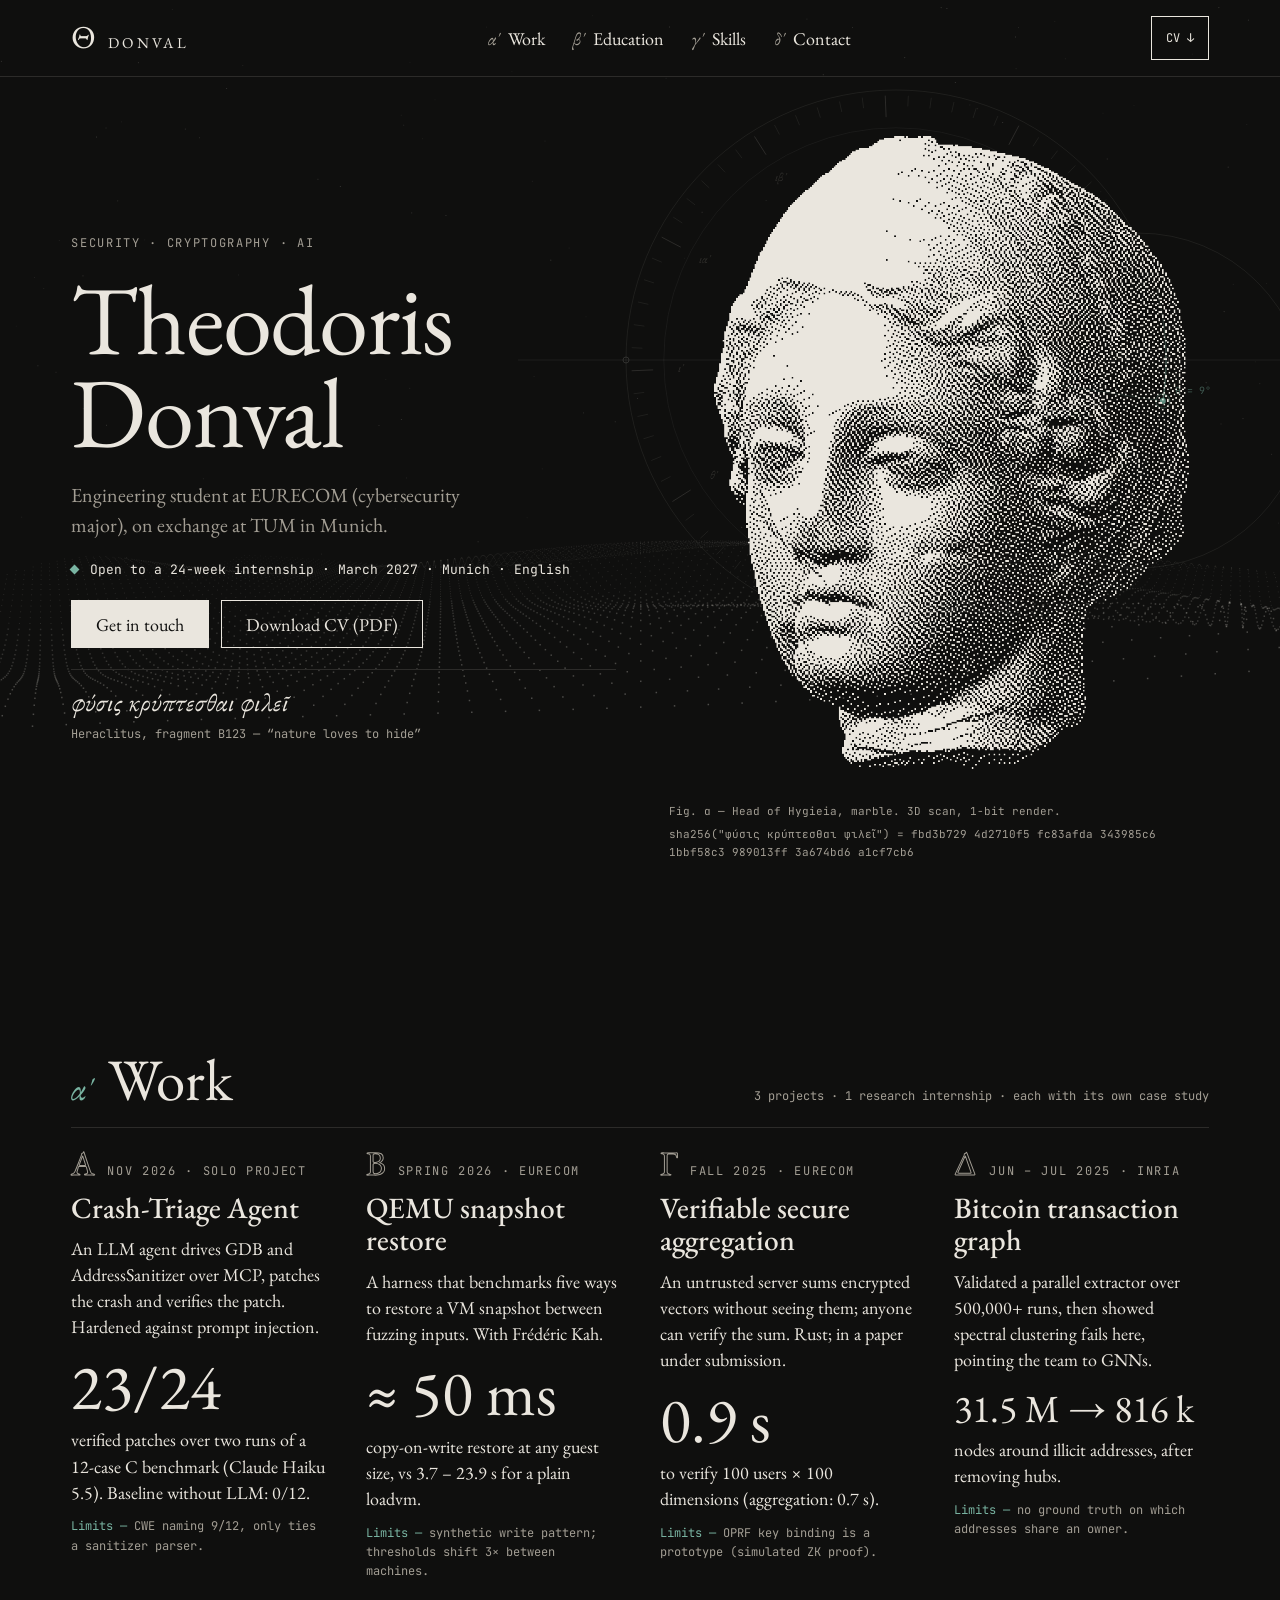
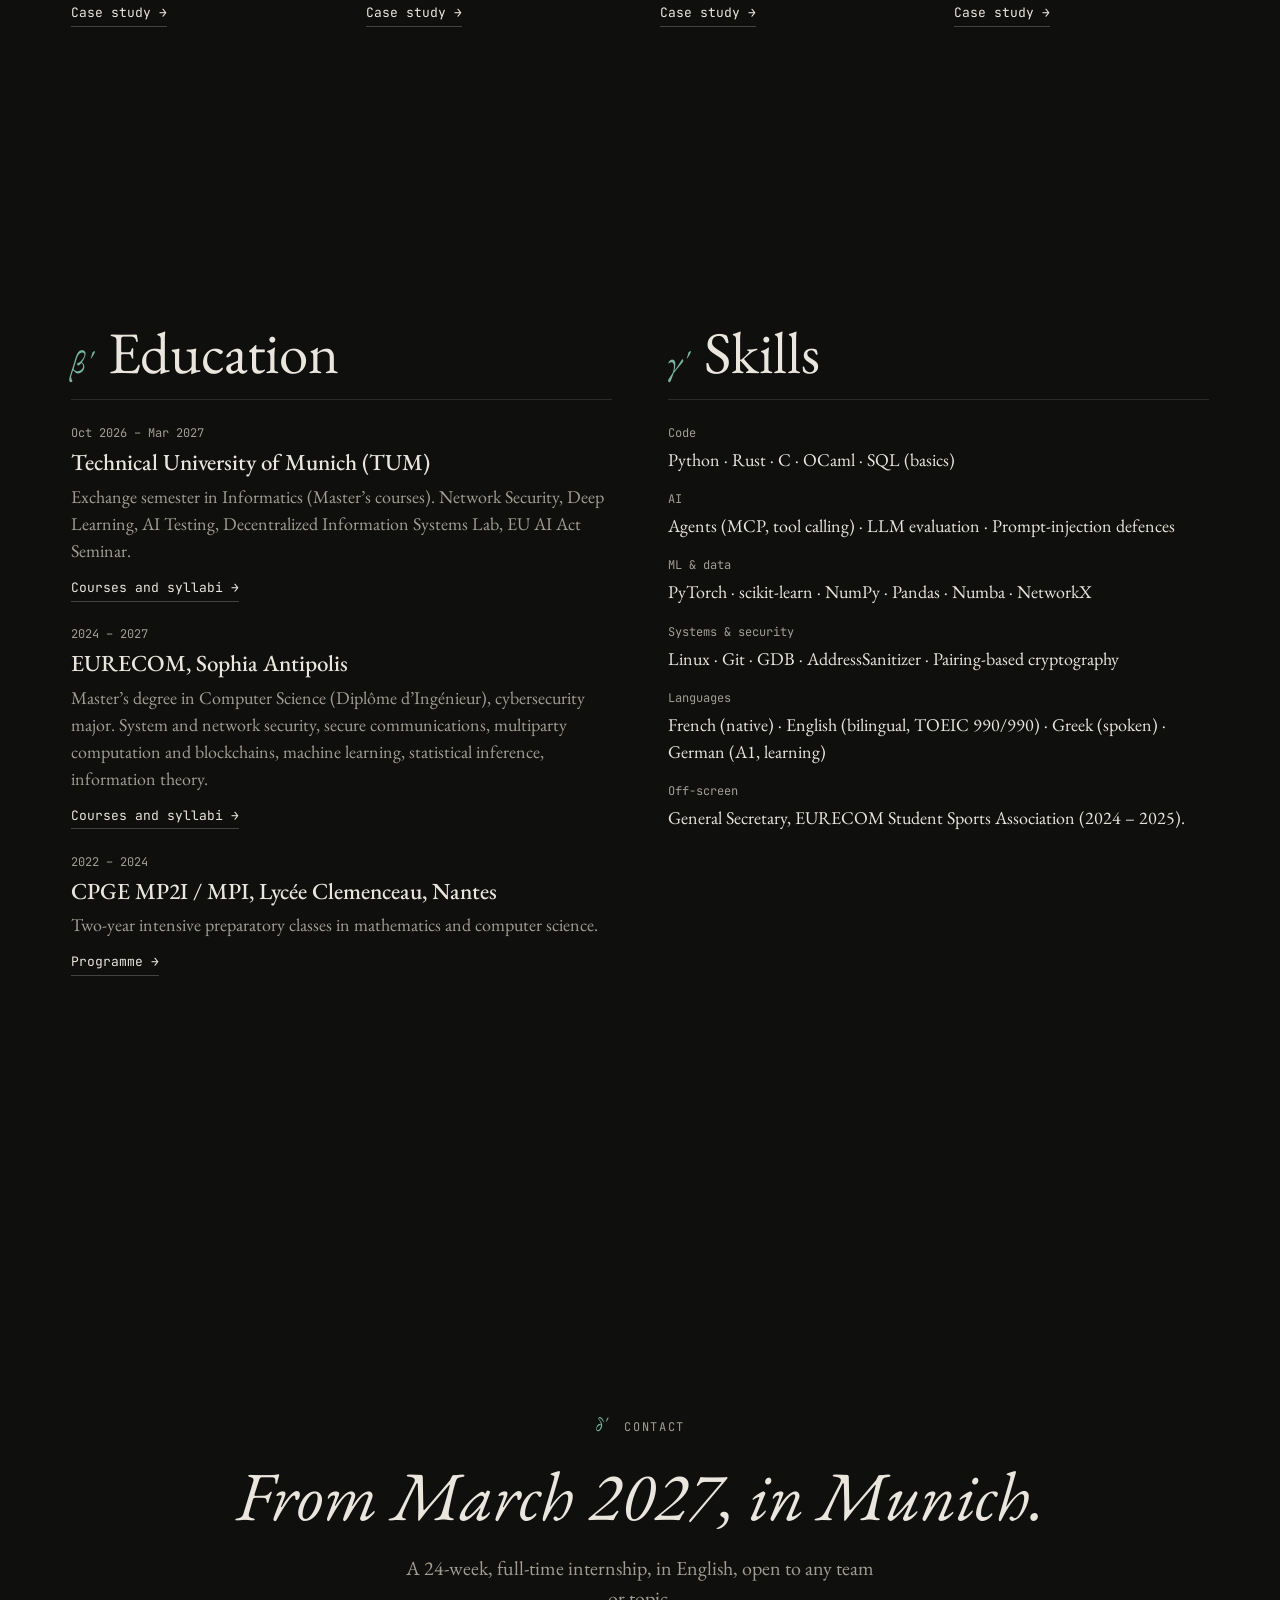
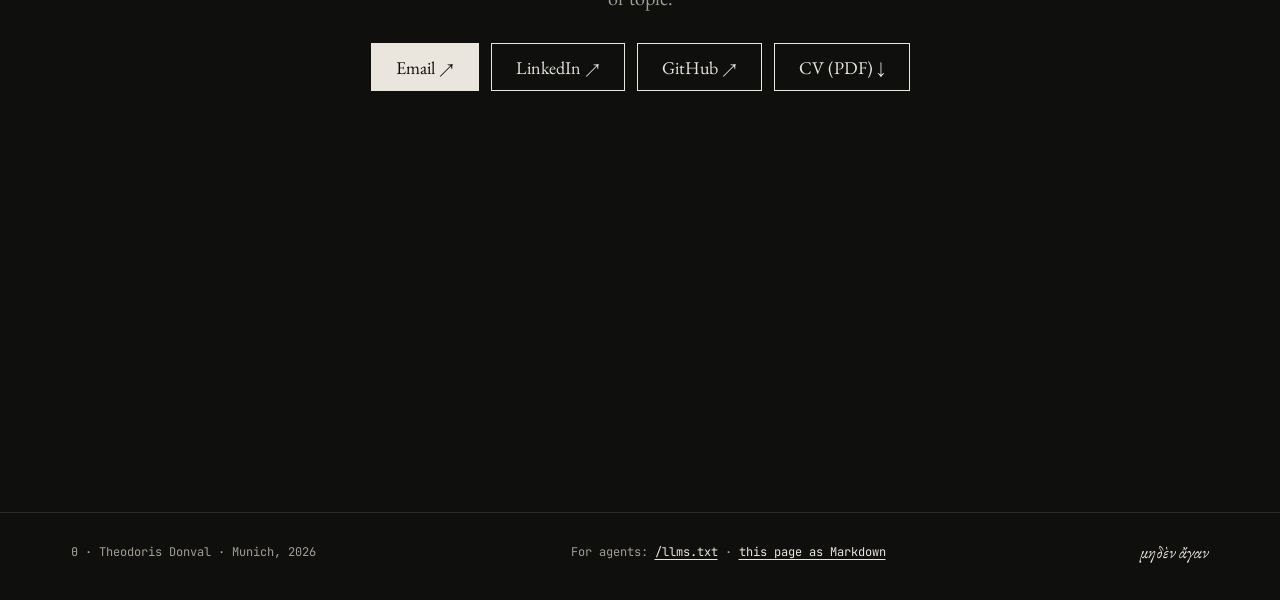
==== index.html @ 853b5795 "Personal site: Kryptos design, four case studies, course pages Static site (no build step) for GitHu" ====
<!doctype html>
<html lang="en">
<head>
<meta charset="utf-8">
<meta name="viewport" content="width=device-width, initial-scale=1">
<title>Theodoris Donval</title>
<meta name="description" content="Theodoris Donval — security engineering student (EURECOM, TUM). LLM agents for crash triage, verifiable secure aggregation, graph analysis. Open to a 24-week internship from March 2027 in Munich.">
<meta name="theme-color" content="#0F0F0E">
<link rel="alternate" type="text/markdown" href="index.md">
<link rel="preconnect" href="https://fonts.googleapis.com">
<link rel="preconnect" href="https://fonts.gstatic.com" crossorigin>
<link rel="stylesheet" href="https://fonts.googleapis.com/css2?family=EB+Garamond:ital,wght@0,400..800;1,400..800&amp;family=JetBrains+Mono:wght@300..600&amp;display=swap">
<link rel="stylesheet" href="assets/style.css">
<script type="application/ld+json">
{
  "@context": "https://schema.org",
  "@type": "ProfilePage",
  "dateModified": "2026-11-15",
  "mainEntity": {
    "@type": "Person",
    "name": "Theodoris Donval",
    "url": "https://theodoris-d.github.io/",
    "jobTitle": "Engineering student (cybersecurity major)",
    "address": { "@type": "PostalAddress", "addressLocality": "Munich", "addressCountry": "DE" },
    "affiliation": [
      { "@type": "CollegeOrUniversity", "name": "EURECOM", "url": "https://www.eurecom.fr" },
      { "@type": "CollegeOrUniversity", "name": "Technical University of Munich", "url": "https://www.tum.de" }
    ],
    "alumniOf": { "@type": "EducationalOrganization", "name": "Lycée Clemenceau, CPGE MP2I/MPI", "address": "Nantes, France" },
    "seeks": { "@type": "Demand", "description": "24-week full-time internship (Pflichtpraktikum) from March 2027, Munich, in English; open to any team or topic" },
    "knowsAbout": ["AI agent security", "Prompt-injection defences", "LLM evaluation", "Verifiable computation", "Secure aggregation", "Graph analysis"],
    "knowsLanguage": ["fr", "en", "el", "de"],
    "sameAs": ["https://github.com/Theodoris-D", "https://www.linkedin.com/in/theodoris-donval"]
  }
}
</script>
</head>
<body>
<a class="skip" href="#main">Skip to content</a>

<header class="site-header">
<div class="wrap">
<a class="brand" href="index.html" aria-label="Theodoris Donval, home"><span class="theta" aria-hidden="true">Θ</span><span class="name">Donval</span></a>
<nav class="nav" aria-label="Sections">
<a href="#work"><span class="n" aria-hidden="true">αʹ</span>Work</a>
<a href="#education"><span class="n" aria-hidden="true">βʹ</span>Education</a>
<a href="#skills"><span class="n" aria-hidden="true">γʹ</span>Skills</a>
<a href="#contact"><span class="n" aria-hidden="true">δʹ</span>Contact</a>
</nav>
<a class="btn small" href="cv.pdf">CV ↓</a>
</div>
</header>

<main id="main">

<section class="hero wrap" aria-labelledby="name">
<div class="hero-grid fit-unit">
<div class="stack">
<p class="kicker">Security · Cryptography · AI</p>
<h1 id="name">Theodoris<br>Donval</h1>
<p class="intro">Engineering student at EURECOM (cybersecurity major), on exchange at TUM in Munich.</p>
<p class="status"><span class="diamond" aria-hidden="true"></span><span>Open to a 24-week internship · March 2027 · Munich · English</span></p>
<div class="actions">
<a class="btn solid" href="mailto:theodorisdonval@gmail.com">Get in touch</a>
<a class="btn" href="cv.pdf">Download CV (PDF)</a>
</div>
<blockquote class="epigraph">
<p lang="grc">φύσις κρύπτεσθαι φιλεῖ</p>
<footer>Heraclitus, fragment B123 — “nature loves to hide”</footer>
</blockquote>
</div>

<figure class="statue">
<img src="assets/statue-dither.png" width="918" height="1200" alt="Marble head of the goddess Hygieia, rendered as a one-bit dither in pale marble on black.">
<figcaption>
<span>Fig. α — Head of Hygieia, marble. 3D scan, 1-bit render.</span>
<span>sha256("φύσις κρύπτεσθαι φιλεῖ") = fbd3b729 4d2710f5 fc83afda 343985c6 1bbf58c3 989013ff 3a674bd6 a1cf7cb6</span>
</figcaption>
</figure>
</div>
</section>

<section id="work" class="work wrap" aria-labelledby="work-title">
<div class="section-head">
<h2 id="work-title"><span class="n" aria-hidden="true">αʹ</span>Work</h2>
<p>3 projects · 1 research internship · each with its own case study</p>
</div>
<div class="cards">
<article class="card">
<p class="card-top"><span class="letter-sm" aria-hidden="true">Α</span><span class="kicker">Nov 2026 · Solo project</span></p>
<h3><a href="projects/crash-triage-agent.html">Crash-Triage Agent</a></h3>
<p class="card-text">An LLM agent drives GDB and AddressSanitizer over MCP, patches the crash and verifies the patch. Hardened against prompt injection.</p>
<p class="big">23/24</p>
<p class="card-text">verified patches over two runs of a 12-case C benchmark (Claude Haiku 5.5). Baseline without LLM: 0/12.</p>
<p class="limit">CWE naming 9/12, only ties a sanitizer parser.</p>
<a class="read-more" href="projects/crash-triage-agent.html">Case study →</a>
</article>
<article class="card">
<p class="card-top"><span class="letter-sm" aria-hidden="true">Β</span><span class="kicker">Spring 2026 · EURECOM</span></p>
<h3><a href="projects/qemu-snapshot-restore.html">QEMU snapshot restore</a></h3>
<p class="card-text">A harness that benchmarks five ways to restore a VM snapshot between fuzzing inputs. With Frédéric Kah.</p>
<p class="big">≈ 50 ms</p>
<p class="card-text">copy-on-write restore at any guest size, vs 3.7 – 23.9 s for a plain loadvm.</p>
<p class="limit">synthetic write pattern; thresholds shift 3× between machines.</p>
<a class="read-more" href="projects/qemu-snapshot-restore.html">Case study →</a>
</article>
<article class="card">
<p class="card-top"><span class="letter-sm" aria-hidden="true">Γ</span><span class="kicker">Fall 2025 · EURECOM</span></p>
<h3><a href="projects/verifiable-aggregation.html">Verifiable secure aggregation</a></h3>
<p class="card-text">An untrusted server sums encrypted vectors without seeing them; anyone can verify the sum. Rust; in a paper under submission.</p>
<p class="big">0.9 s</p>
<p class="card-text">to verify 100 users × 100 dimensions (aggregation: 0.7 s).</p>
<p class="limit">OPRF key binding is a prototype (simulated ZK proof).</p>
<a class="read-more" href="projects/verifiable-aggregation.html">Case study →</a>
</article>
<article class="card">
<p class="card-top"><span class="letter-sm" aria-hidden="true">Δ</span><span class="kicker">Jun – Jul 2025 · Inria</span></p>
<h3><a href="projects/bitcoin-graph.html">Bitcoin transaction graph</a></h3>
<p class="card-text">Validated a parallel extractor over 500,000+ runs, then showed spectral clustering fails here, pointing the team to GNNs.</p>
<p class="big mid">31.5 M → 816 k</p>
<p class="card-text">nodes around illicit addresses, after removing hubs.</p>
<p class="limit">no ground truth on which addresses share an owner.</p>
<a class="read-more" href="projects/bitcoin-graph.html">Case study →</a>
</article>
</div>
</section>

<section class="screen wrap edu-skills" aria-label="Education and skills">
<div class="two-col fit-unit">
<div id="education" class="stack">
<div class="section-head"><h2><span class="n" aria-hidden="true">βʹ</span>Education</h2></div>
<ol class="timeline">
<li><span class="when">Oct 2026 – Mar 2027</span><strong>Technical University of Munich (TUM)</strong><span class="what">Exchange semester in Informatics (Master’s courses). Network Security, Deep Learning, AI Testing, Decentralized Information Systems Lab, EU AI Act Seminar.</span><a class="school-link" href="education/tum.html">Courses and syllabi →</a></li>
<li><span class="when">2024 – 2027</span><strong>EURECOM, Sophia Antipolis</strong><span class="what">Master’s degree in Computer Science (Diplôme d’Ingénieur), cybersecurity major. System and network security, secure communications, multiparty computation and blockchains, machine learning, statistical inference, information theory.</span><a class="school-link" href="education/eurecom.html">Courses and syllabi →</a></li>
<li><span class="when">2022 – 2024</span><strong>CPGE MP2I / MPI, Lycée Clemenceau, Nantes</strong><span class="what">Two-year intensive preparatory classes in mathematics and computer science.</span><a class="school-link" href="education/cpge.html">Programme →</a></li>
</ol>
</div>
<div id="skills" class="stack">
<div class="section-head"><h2><span class="n" aria-hidden="true">γʹ</span>Skills</h2></div>
<dl class="skills">
<div><dt>Code</dt><dd>Python · Rust · C · OCaml · SQL (basics)</dd></div>
<div><dt>AI</dt><dd>Agents (MCP, tool calling) · LLM evaluation · Prompt-injection defences</dd></div>
<div><dt>ML &amp; data</dt><dd>PyTorch · scikit-learn · NumPy · Pandas · Numba · NetworkX</dd></div>
<div><dt>Systems &amp; security</dt><dd>Linux · Git · GDB · AddressSanitizer · Pairing-based cryptography</dd></div>
<div><dt>Languages</dt><dd>French (native) · English (bilingual, TOEIC 990/990) · Greek (spoken) · German (A1, learning)</dd></div>
<div><dt>Off-screen</dt><dd>General Secretary, EURECOM Student Sports Association (2024 – 2025).</dd></div>
</dl>
</div>
</div>
</section>

<section id="contact" class="screen wrap" aria-labelledby="contact-title">
<div class="contact fit-unit">
<p class="kicker"><span class="accent grc" aria-hidden="true" style="font-family: var(--serif); font-size: 20px; letter-spacing: 0; text-transform: none;">δʹ</span>&nbsp; Contact</p>
<h2 id="contact-title">From March 2027, in Munich.</h2>
<p>A 24-week, full-time internship, in English, open to any team or topic.</p>
<div class="actions">
<a class="btn solid" href="mailto:theodorisdonval@gmail.com">Email ↗</a>
<a class="btn" href="https://www.linkedin.com/in/theodoris-donval">LinkedIn ↗</a>
<a class="btn" href="https://github.com/Theodoris-D">GitHub ↗</a>
<a class="btn" href="cv.pdf">CV (PDF) ↓</a>
</div>
</div>
</section>
</main>

<footer class="site-footer">
<div class="wrap">
<span>Θ · Theodoris Donval · Munich, 2026</span>
<span>For agents: <a href="llms.txt">/llms.txt</a> · <a href="index.md">this page as Markdown</a></span>
<span class="grc" lang="grc">μηδὲν ἄγαν</span>
</div>
</footer>
<script src="assets/bg.js" defer></script>
<script src="assets/fit.js" defer></script>
</body>
</html>
---- assets/style.css ----
/* Theodoris Donval — II · Kryptos
   Basalt and marble. EB Garamond for text, JetBrains Mono for data.
   No motion: nothing on this site animates. */

:root {
  --basalt: #0F0F0E;
  --basalt-2: #161615;
  --basalt-3: #1E1D1B;
  --marble: #EAE6DE;
  --stone: #A39E94;
  --rule: #2C2B29;
  --rule-2: #45433F;
  --verdigris: #79B4A2;
  --verdigris-dim: #3E5F55;
  --serif: 'EB Garamond', Garamond, 'Times New Roman', serif;
  --mono: 'JetBrains Mono', ui-monospace, SFMono-Regular, Menlo, monospace;
  --gutter: clamp(16px, 4vw, 56px);
  --max: 1240px;
  color-scheme: dark;
}

*, *::before, *::after { box-sizing: border-box; }
html { -webkit-text-size-adjust: 100%; }
body {
  margin: 0;
  background: var(--basalt);
  color: var(--marble);
  font-family: var(--serif);
  font-variant-numeric: lining-nums;
  font-size: 20px;
  line-height: 1.5;
  -webkit-font-smoothing: antialiased;
}
img, svg { display: block; max-width: 100%; }
a { color: var(--marble); text-underline-offset: 3px; text-decoration-thickness: 1px; }
a:hover { color: var(--verdigris); }
a:focus-visible, button:focus-visible { outline: 2px solid var(--verdigris); outline-offset: 3px; }
::selection { background: var(--verdigris); color: var(--basalt); }

.skip { position: absolute; left: -9999px; top: 0; padding: 12px 16px; background: var(--marble); color: var(--basalt); z-index: 10; }
.skip:focus { left: 16px; top: 16px; }

.wrap { width: 100%; max-width: var(--max); margin: 0 auto; padding: 0 var(--gutter); }
.mono { font-family: var(--mono); }
.muted { color: var(--stone); }
.accent { color: var(--verdigris); }
.kicker {
  margin: 0; font-family: var(--mono); font-size: 12px; letter-spacing: 0.14em;
  text-transform: uppercase; color: var(--stone);
}
.grc { font-style: italic; }

/* Header */
.site-header { border-bottom: 1px solid var(--rule); }
.site-header .wrap {
  min-height: 76px; display: flex; align-items: center; justify-content: space-between;
  gap: 8px 24px; flex-wrap: wrap; padding-top: 8px; padding-bottom: 8px;
}
.brand { display: inline-flex; align-items: baseline; gap: 12px; text-decoration: none; }
.brand .theta { font-size: 32px; line-height: 1; }
.brand .name { font-size: 15px; letter-spacing: 0.22em; text-transform: uppercase; }
.nav { display: flex; align-items: center; gap: 4px 28px; flex-wrap: wrap; font-size: 18px; }
.nav a { text-decoration: none; padding: 10px 0; display: inline-flex; gap: 8px; align-items: baseline; }
.nav a .n { color: var(--stone); font-style: italic; }
.nav a[aria-current="page"] { color: var(--verdigris); }
.btn {
  display: inline-flex; align-items: center; min-height: 48px; padding: 0 24px;
  border: 1px solid var(--marble); text-decoration: none; font-size: 18px;
}
.btn.solid { background: var(--marble); color: var(--basalt); }
.btn.solid:hover { background: var(--verdigris); border-color: var(--verdigris); color: var(--basalt); }
.btn.small { min-height: 44px; padding: 0 14px; font-family: var(--mono); font-size: 12px; }

/* Home hero */
.hero { padding-top: 64px; }
.hero-grid {
  display: grid; grid-template-columns: repeat(auto-fit, minmax(min(460px, 100%), 1fr));
  gap: 48px; align-items: center;
}
.hero h1 { margin: 0; font-weight: 400; font-size: clamp(60px, 8vw, 116px); line-height: 0.94; letter-spacing: -0.012em; }
.hero .tagline { margin: 0; font-style: italic; font-size: clamp(24px, 2.1vw, 31px); line-height: 1.25; }
.hero .intro { margin: 0; color: var(--stone); max-width: 42ch; }
.stack { display: flex; flex-direction: column; gap: 24px; }
.status { margin: 0; display: flex; align-items: center; gap: 12px; flex-wrap: wrap; font-family: var(--mono); font-size: 13px; }
.diamond { display: inline-block; width: 7px; height: 7px; background: var(--verdigris); transform: rotate(45deg); flex: none; }
.actions { display: flex; gap: 12px; flex-wrap: wrap; }
.epigraph { margin: 10px 0 0; padding-top: 18px; border-top: 1px solid var(--rule); display: flex; flex-direction: column; gap: 6px; }
.epigraph p { margin: 0; font-style: italic; font-size: 25px; line-height: 1.3; }
.epigraph footer { font-family: var(--mono); font-size: 12px; color: var(--stone); }
.statue { margin: 0; justify-self: end; width: 100%; max-width: 540px; display: flex; flex-direction: column; gap: 14px; }
.statue img { width: 100%; height: auto; aspect-ratio: 918 / 1200; }
figcaption, .caption { font-family: var(--mono); font-size: 11px; line-height: 1.6; color: var(--stone); }
.statue figcaption { display: flex; flex-direction: column; gap: 6px; overflow-wrap: anywhere; }

/* Sections */
.section { padding-top: 112px; }
.section-head {
  display: flex; justify-content: space-between; align-items: baseline; gap: 12px 24px;
  flex-wrap: wrap; padding-bottom: 18px; border-bottom: 1px solid var(--rule);
}
.section-head h2 { margin: 0; display: flex; align-items: baseline; gap: 16px; font-weight: 400; font-size: clamp(40px, 4.6vw, 64px); line-height: 1; }
.section-head h2 .n, h2 .n, h3 .n { font-style: italic; font-size: 0.55em; color: var(--verdigris); }
.section-head p { margin: 0; font-family: var(--mono); font-size: 12px; color: var(--stone); }

/* Project rows on home */
.project {
  display: flex; flex-wrap: wrap; gap: 20px 40px; padding: 40px 0; border-bottom: 1px solid var(--rule);
}
.project .letter { flex: 0 0 64px; margin: 0; font-size: 72px; line-height: 0.8; color: transparent; -webkit-text-stroke: 1px var(--stone); }
.project .body { flex: 999 1 440px; display: flex; flex-direction: column; gap: 14px; min-width: 0; }
.project .figure { flex: 1 1 280px; display: flex; flex-direction: column; gap: 10px; }
.project h3 { margin: 0; font-weight: 500; font-size: clamp(28px, 3vw, 36px); line-height: 1.1; }
.project h3 a { text-decoration: none; }
.project p { margin: 0; max-width: 60ch; }
.project .tags { display: flex; gap: 8px 18px; flex-wrap: wrap; font-family: var(--mono); font-size: 12px; color: var(--stone); }
.big { margin: 0; font-size: clamp(56px, 6vw, 80px); line-height: 0.9; font-weight: 400; }
.big.mid { font-size: clamp(44px, 4.4vw, 60px); }
.limit { margin: 0; font-family: var(--mono); font-size: 12px; line-height: 1.6; color: var(--stone); }
.limit::before { content: "Limits — "; color: var(--verdigris); }
.read-more { font-family: var(--mono); font-size: 13px; text-decoration: none; border-bottom: 1px solid var(--rule-2); align-self: flex-start; padding: 10px 0 4px; }

.two-col { display: grid; grid-template-columns: repeat(auto-fit, minmax(min(440px, 100%), 1fr)); gap: 56px; }
.timeline { list-style: none; margin: 0; padding: 0; display: flex; flex-direction: column; gap: 26px; }
.timeline li { display: flex; flex-direction: column; gap: 6px; }
.timeline .when { font-family: var(--mono); font-size: 12px; color: var(--stone); }
.timeline strong { font-weight: 500; font-size: 23px; line-height: 1.25; }
.timeline .what { font-size: 18px; color: var(--stone); }
.skills { margin: 0; display: flex; flex-direction: column; gap: 18px; }
.skills dt { font-family: var(--mono); font-size: 12px; color: var(--stone); }
.skills dd { margin: 4px 0 0; }

.contact { padding-top: 140px; display: flex; flex-direction: column; align-items: center; text-align: center; gap: 22px; }
.contact h2 { margin: 0; font-weight: 400; font-style: italic; font-size: clamp(42px, 5.4vw, 80px); line-height: 1.02; }
.contact p { margin: 0; color: var(--stone); max-width: 48ch; }
.contact .actions { justify-content: center; margin-top: 8px; }

/* Footer */
.site-footer { margin-top: 112px; border-top: 1px solid var(--rule); }
.site-footer .wrap {
  padding-top: 26px; padding-bottom: 34px; display: flex; justify-content: space-between;
  align-items: center; gap: 12px 32px; flex-wrap: wrap; font-family: var(--mono); font-size: 12px; line-height: 1.6; color: var(--stone);
}
.site-footer .grc { font-family: var(--serif); font-size: 17px; color: var(--marble); }

/* ---------- Project pages ---------- */
.crumbs { padding-top: 32px; font-family: var(--mono); font-size: 12px; color: var(--stone); }
.crumbs a { color: var(--stone); text-decoration: none; }
.crumbs a:hover { color: var(--verdigris); }
.case-hero { padding-top: 40px; display: grid; grid-template-columns: repeat(auto-fit, minmax(min(520px, 100%), 1fr)); gap: 40px 56px; align-items: end; }
.case-hero h1 { margin: 0; font-weight: 400; font-size: clamp(46px, 6.4vw, 96px); line-height: 0.96; letter-spacing: -0.01em; }
.case-hero .lede { margin: 0; font-size: clamp(21px, 1.8vw, 25px); line-height: 1.45; max-width: 56ch; }
.case-hero .meta { display: grid; grid-template-columns: max-content 1fr; gap: 10px 20px; margin: 0; font-size: 17px; }
.case-hero .meta dt { font-family: var(--mono); font-size: 12px; color: var(--stone); padding-top: 4px; }
.case-hero .meta dd { margin: 0; }

.figures {
  margin-top: 56px; display: grid; grid-template-columns: repeat(auto-fit, minmax(min(240px, 100%), 1fr));
  border-top: 1px solid var(--rule); border-bottom: 1px solid var(--rule);
}
.fig { padding: 28px 24px 28px 0; display: flex; flex-direction: column; gap: 10px; border-right: 1px solid var(--rule); }
.fig + .fig { padding-left: 24px; }
.fig:last-child { border-right: 0; }
.fig .v { margin: 0; font-size: clamp(44px, 4.6vw, 64px); line-height: 0.95; }
.fig .v small { font-size: 0.45em; color: var(--stone); }
.fig .l { margin: 0; font-size: 17px; line-height: 1.4; }
.fig .c { margin: 0; font-family: var(--mono); font-size: 11px; line-height: 1.6; color: var(--stone); }
@media (max-width: 760px) {
  .fig, .fig + .fig { padding-left: 0; border-right: 0; border-bottom: 1px solid var(--rule); }
  .fig:last-child { border-bottom: 0; }
}

.chapter { padding-top: 96px; }
.chapter > h2 {
  margin: 0 0 28px; padding-bottom: 16px; border-bottom: 1px solid var(--rule);
  display: flex; align-items: baseline; gap: 14px; font-weight: 400; font-size: clamp(34px, 3.6vw, 50px); line-height: 1.05;
}
.chapter h3 { margin: 40px 0 14px; font-weight: 500; font-size: 26px; line-height: 1.2; }
.prose { max-width: 68ch; }
.prose p { margin: 0 0 18px; }
.prose ul, .prose ol { margin: 0 0 18px; padding-left: 22px; }
.prose li { margin-bottom: 8px; }
.prose strong { font-weight: 600; }
.cols { display: grid; grid-template-columns: repeat(auto-fit, minmax(min(380px, 100%), 1fr)); gap: 40px 56px; align-items: start; }

code, .code { font-family: var(--mono); font-size: 0.78em; }
pre {
  margin: 0 0 18px; padding: 18px 20px; background: var(--basalt-2); border: 1px solid var(--rule);
  font-family: var(--mono); font-size: 13px; line-height: 1.65; overflow-x: auto; color: var(--marble);
}
pre .cm { color: var(--stone); }
pre .k { color: var(--verdigris); }

.diagram { margin: 8px 0 0; padding: 24px; background: var(--basalt-2); border: 1px solid var(--rule); display: flex; flex-direction: column; gap: 16px; }
.diagram .scroll { overflow-x: auto; }
.diagram svg { width: 100%; height: auto; }
.diagram .scroll svg { min-width: 640px; }
.legend { display: flex; flex-wrap: wrap; gap: 8px 22px; font-family: var(--mono); font-size: 11px; color: var(--stone); margin: 0; padding: 0; list-style: none; }
.legend li { display: inline-flex; align-items: center; gap: 8px; }
.sw { width: 14px; height: 10px; display: inline-block; flex: none; }

/* SVG text and shapes */
svg text { font-family: var(--mono); fill: var(--marble); }
svg .t-serif { font-family: var(--serif); }
svg .t-muted { fill: var(--stone); }
svg .t-accent { fill: var(--verdigris); }
svg .t-dark { fill: var(--basalt); }
svg .box { fill: var(--basalt-3); stroke: var(--rule-2); stroke-width: 1; }
svg .box-sec { fill: var(--basalt-3); stroke: var(--verdigris); stroke-width: 1.25; }
svg .edge { fill: none; stroke: var(--stone); stroke-width: 1.25; }
svg .edge-sec { fill: none; stroke: var(--verdigris); stroke-width: 1.25; }
svg .edge-dash { fill: none; stroke: var(--stone); stroke-width: 1.25; stroke-dasharray: 4 4; }
svg .grid { stroke: var(--rule); stroke-width: 1; }
svg .axis { stroke: var(--rule-2); stroke-width: 1; }
svg .bar-a { fill: var(--verdigris); }
svg .bar-b { fill: #6E6A62; }
svg .whisker { stroke: var(--marble); stroke-width: 1.25; }
svg .head { fill: var(--stone); }
svg .head-sec { fill: var(--verdigris); }

/* Tables */
.table-wrap { overflow-x: auto; margin: 0 0 18px; border: 1px solid var(--rule); }
table { width: 100%; border-collapse: collapse; font-size: 17px; }
caption { caption-side: bottom; text-align: left; padding: 12px 16px; font-family: var(--mono); font-size: 11px; line-height: 1.6; color: var(--stone); }
th, td { padding: 11px 16px; text-align: left; border-bottom: 1px solid var(--rule); vertical-align: top; }
thead th { font-family: var(--mono); font-size: 11px; font-weight: 400; letter-spacing: 0.08em; text-transform: uppercase; color: var(--stone); background: var(--basalt-2); white-space: nowrap; }
tbody tr:last-child td, tbody tr:last-child th { border-bottom: 0; }
td.num, th.num { text-align: right; font-family: var(--mono); font-size: 14px; white-space: nowrap; }
td.m { font-family: var(--mono); font-size: 14px; white-space: nowrap; }
.yes { color: var(--verdigris); }
.no { color: #D08A6E; }
tr.hl td, tr.hl th { background: rgba(121, 180, 162, 0.07); }

.callout { margin: 0 0 18px; padding: 20px 22px; border: 1px solid var(--verdigris-dim); background: rgba(121, 180, 162, 0.05); }
.callout p { margin: 0; }
.callout p + p { margin-top: 10px; }
.callout .kicker { color: var(--verdigris); margin-bottom: 10px; }

.limits { list-style: none; margin: 0; padding: 0; display: grid; grid-template-columns: repeat(auto-fit, minmax(min(340px, 100%), 1fr)); gap: 0 40px; }
.limits li { padding: 18px 0; border-bottom: 1px solid var(--rule); display: flex; flex-direction: column; gap: 6px; }
.limits strong { font-weight: 500; font-size: 20px; }
.limits span { font-size: 17px; color: var(--stone); }

.next { margin-top: 112px; display: grid; grid-template-columns: repeat(auto-fit, minmax(min(320px, 100%), 1fr)); border-top: 1px solid var(--rule); }
.next a { display: flex; flex-direction: column; gap: 8px; padding: 28px 24px 28px 0; text-decoration: none; border-bottom: 1px solid var(--rule); }
.next a + a { padding-left: 24px; border-left: 1px solid var(--rule); }
.next .kicker { color: var(--stone); }
.next strong { font-weight: 400; font-size: 30px; line-height: 1.1; }
.next a:hover strong { color: var(--verdigris); }
@media (max-width: 700px) { .next a + a { padding-left: 0; border-left: 0; } }

/* Pipeline steps */
.pipeline { list-style: none; margin: 0; padding: 0; display: grid; grid-template-columns: repeat(auto-fit, minmax(min(250px, 100%), 1fr)); border-top: 1px solid var(--rule); border-left: 1px solid var(--rule); }
.pipeline li { padding: 22px 22px 24px; border-right: 1px solid var(--rule); border-bottom: 1px solid var(--rule); display: flex; flex-direction: column; gap: 8px; }
.pipeline .step { font-family: var(--mono); font-size: 11px; letter-spacing: 0.1em; text-transform: uppercase; color: var(--verdigris); }
.pipeline strong { font-weight: 500; font-size: 21px; line-height: 1.2; }
.pipeline span:not(.step) { font-size: 16px; color: var(--stone); line-height: 1.45; }
.pipeline .out { font-family: var(--mono); font-size: 12px; color: var(--marble); margin-top: auto; padding-top: 6px; }
.narrow { max-width: 820px; }

/* Hero fits one screen: text and statue both fully visible on arrival */
.hero { padding-top: clamp(20px, 4vh, 48px); padding-bottom: clamp(20px, 4vh, 48px); min-height: calc(100vh - 77px); min-height: calc(100svh - 77px); display: flex; align-items: center; }
.hero .hero-grid { width: 100%; }
.hero .stack { gap: clamp(12px, 2.3vh, 24px); }
.hero h1 { font-size: clamp(50px, min(8vw, 11vh), 116px); }
.hero .tagline { font-size: clamp(21px, min(2.1vw, 3.4vh), 31px); }
.hero .intro { font-size: clamp(18px, 2.4vh, 20px); }
.hero .epigraph { margin-top: 0; padding-top: clamp(10px, 1.8vh, 18px); }
.hero .epigraph p { font-size: clamp(20px, 3vh, 25px); }
.statue { align-items: flex-end; }
.statue img { width: auto; max-width: 100%; max-height: calc(100vh - 77px - 150px); max-height: calc(100svh - 77px - 150px); }
.statue figcaption { max-width: 540px; }
@media (max-width: 980px) {
  .hero { min-height: 0; }
  .statue { order: -1; justify-self: center; align-items: center; }
  .statue img { max-height: 36svh; }
}

/* Education pages */
.school-link { font-family: var(--mono); font-size: 13px; text-decoration: none; border-bottom: 1px solid var(--rule-2); align-self: flex-start; padding: 8px 0 3px; }
.term { padding-top: 72px; }
.term > h2 { margin: 0 0 8px; padding-bottom: 14px; border-bottom: 1px solid var(--rule); display: flex; justify-content: space-between; align-items: baseline; gap: 8px 24px; flex-wrap: wrap; font-weight: 400; font-size: clamp(30px, 3.2vw, 44px); line-height: 1.1; }
.term > h2 small { font-family: var(--mono); font-size: 12px; color: var(--stone); letter-spacing: 0.06em; }
.course { display: grid; grid-template-columns: minmax(0, 220px) minmax(0, 1fr); gap: 10px 40px; padding: 28px 0; border-bottom: 1px solid var(--rule); }
.course .cmeta { display: flex; flex-direction: column; gap: 4px; font-family: var(--mono); font-size: 12px; color: var(--stone); }
.course .cmeta .code { color: var(--verdigris); font-size: 13px; }
.course h3 { margin: 0 0 8px; font-weight: 500; font-size: 25px; line-height: 1.2; }
.course p { margin: 0 0 12px; max-width: 70ch; }
.course ul { margin: 0; padding: 0 0 0 20px; columns: 2 300px; column-gap: 40px; font-size: 17px; color: var(--stone); }
.course li { margin-bottom: 6px; break-inside: avoid; }
.course .link { font-family: var(--mono); font-size: 12px; margin-top: 10px; display: inline-block; }
.course.compact { padding: 18px 0; }
.course.compact h3 { font-size: 21px; margin-bottom: 4px; }
.course.compact p { font-size: 17px; color: var(--stone); margin: 0; }
@media (max-width: 700px) { .course { grid-template-columns: 1fr; } }
.source { margin-top: 28px; font-family: var(--mono); font-size: 11px; line-height: 1.7; color: var(--stone); max-width: 90ch; }

/* One screen per home section (desktop) */
.screen { padding-top: 96px; }
@media (min-width: 981px) and (min-height: 700px) {
  .screen { min-height: 100vh; min-height: 100svh; padding-top: 56px; padding-bottom: 56px; display: flex; flex-direction: column; justify-content: center; }
  .screen.two-col { display: grid; align-content: center; }
  .contact.screen { align-items: center; }
}
.cards { display: grid; grid-template-columns: repeat(auto-fit, minmax(min(300px, 100%), 1fr)); }
.card { display: flex; flex-direction: column; gap: 12px; padding: 28px 28px 28px 0; border-bottom: 1px solid var(--rule); min-width: 0; }
.card + .card { padding-left: 28px; border-left: 1px solid var(--rule); }
.card h3 { margin: 0; font-weight: 500; font-size: clamp(25px, 2.3vw, 31px); line-height: 1.1; }
.card h3 a { text-decoration: none; }
.card .card-text { margin: 0; font-size: 18px; line-height: 1.45; }
.card .big { margin-top: 6px; font-size: clamp(48px, min(5vw, 8vh), 72px); }
.card .big.mid { font-size: clamp(36px, min(3.6vw, 6vh), 52px); }
.card .tags { display: flex; gap: 6px 16px; flex-wrap: wrap; font-family: var(--mono); font-size: 12px; color: var(--stone); margin: 0; }
.card .read-more { margin-top: auto; }
.card-top { margin: 0; display: flex; align-items: baseline; gap: 12px; }
.letter-sm { font-size: 34px; line-height: 0.8; color: transparent; -webkit-text-stroke: 1px var(--stone); }
@media (max-width: 1000px) { .card + .card { padding-left: 0; border-left: 0; } }

/* Case-study and school heroes fit the first screen */
.crumbs { padding-top: 20px; }
.case-hero { padding-top: 24px; }
.case-hero h1 { font-size: clamp(44px, min(6.4vw, 9vh), 96px); }
.figures { margin-top: 32px; }

/* Animated background */
#bg { position: fixed; inset: 0; width: 100%; height: 100%; z-index: -1; pointer-events: none; }
.card .big.mid { font-size: clamp(32px, min(3vw, 5.5vh), 44px); white-space: nowrap; }

/* Scale the one-screen sections with the viewport height */
@media (min-width: 981px) {
  .screen .section-head { padding-bottom: clamp(10px, 1.8vh, 18px); }
  .screen .section-head h2 { font-size: clamp(36px, min(4.6vw, 7vh), 64px); }
  .card { gap: clamp(6px, 1.3vh, 12px); padding-top: clamp(16px, 3vh, 28px); padding-bottom: clamp(16px, 3vh, 28px); }
  .card h3 { font-size: clamp(22px, min(2.3vw, 3.6vh), 31px); }
  .card .card-text { font-size: clamp(15px, 2.15vh, 18px); }
  .screen .timeline { gap: clamp(12px, 2.6vh, 26px); }
  .screen .timeline strong { font-size: clamp(19px, 2.7vh, 23px); }
  .screen .timeline .what, .screen .skills dd { font-size: clamp(15px, 2.1vh, 18px); }
  .screen .skills { gap: clamp(8px, 1.9vh, 18px); }
  .contact h2 { font-size: clamp(40px, min(5.4vw, 9vh), 80px); }
}
@media (min-width: 981px) and (min-height: 600px) {
  .screen { min-height: 100vh; min-height: 100svh; padding-top: 40px; padding-bottom: 40px; display: flex; flex-direction: column; justify-content: center; }
  .screen.two-col { display: grid; align-content: center; }
}
@media (min-width: 1100px) { .cards { grid-template-columns: repeat(4, minmax(0, 1fr)); } .card { padding-right: 22px; } .card + .card { padding-left: 22px; } }
@media (min-width: 1001px) and (max-width: 1099px) { .cards { grid-template-columns: repeat(2, minmax(0, 1fr)); } }
.fig .v { white-space: nowrap; font-size: clamp(38px, 3.9vw, 60px); }

/* ---------- Fit engine (assets/fit.js): every home screen fits the window ---------- */
html.fit .screen { min-height: var(--vh, 100svh); padding-top: 28px; padding-bottom: 28px; display: flex; flex-direction: column; justify-content: center; }
html.fit .hero { min-height: calc(var(--vh, 100svh) - var(--hh, 77px)); padding-top: 20px; padding-bottom: 20px; display: flex; align-items: center; }
html.fit .contact { padding-top: 0; }
html.fit .edu-skills.split { display: block; min-height: 0; padding-top: 0; padding-bottom: 0; }
html.fit .edu-skills.split .two-col { display: block; }
html.fit .edu-skills.split #education, html.fit .edu-skills.split #skills { min-height: var(--vh, 100svh); padding-top: 28px; padding-bottom: 28px; display: flex; flex-direction: column; justify-content: center; }
html.fit .work { padding-top: 0; }
html.fit .work-page { min-height: var(--vh, 100svh); padding-top: 28px; padding-bottom: 28px; display: flex; flex-direction: column; justify-content: center; }
html.fit .work .grid { display: grid; grid-template-columns: repeat(var(--cols, 1), minmax(0, 1fr)); column-gap: 40px; }
html.fit .work .card, html.fit .work .card + .card { padding: 22px 0; border: 0; border-top: 1px solid var(--rule); }
html.fit .work .section-head + .grid .card { border-top: 0; }
html.fit .work-page + .work-page .section-head { display: none; }
html.fit .work .page-note { margin: 10px 0 0; font-family: var(--mono); font-size: 11px; color: var(--stone); text-align: right; }
@media (max-width: 640px) {
  .site-header .wrap { min-height: 0; padding-top: 10px; padding-bottom: 6px; gap: 0 12px; }
  .site-header .nav { order: 3; width: 100%; gap: 0 18px; font-size: 15px; }
  .site-header .nav a { padding: 8px 0; }
  .brand .theta { font-size: 26px; }
  .site-header .btn.small { min-height: 36px; }
  .statue figcaption span + span { display: none; }
  .statue img { max-height: 30svh; }
  .hero .epigraph p { font-size: 19px; }
}
.status { flex-wrap: nowrap; align-items: baseline; }
.status .diamond { position: relative; top: -1px; }
html.fit .work-page { position: relative; }
html.fit .work .page-note { position: absolute; right: 0; bottom: 10px; margin: 0; }
@media (max-width: 640px) and (max-height: 720px) { .hero .epigraph { display: none; } }
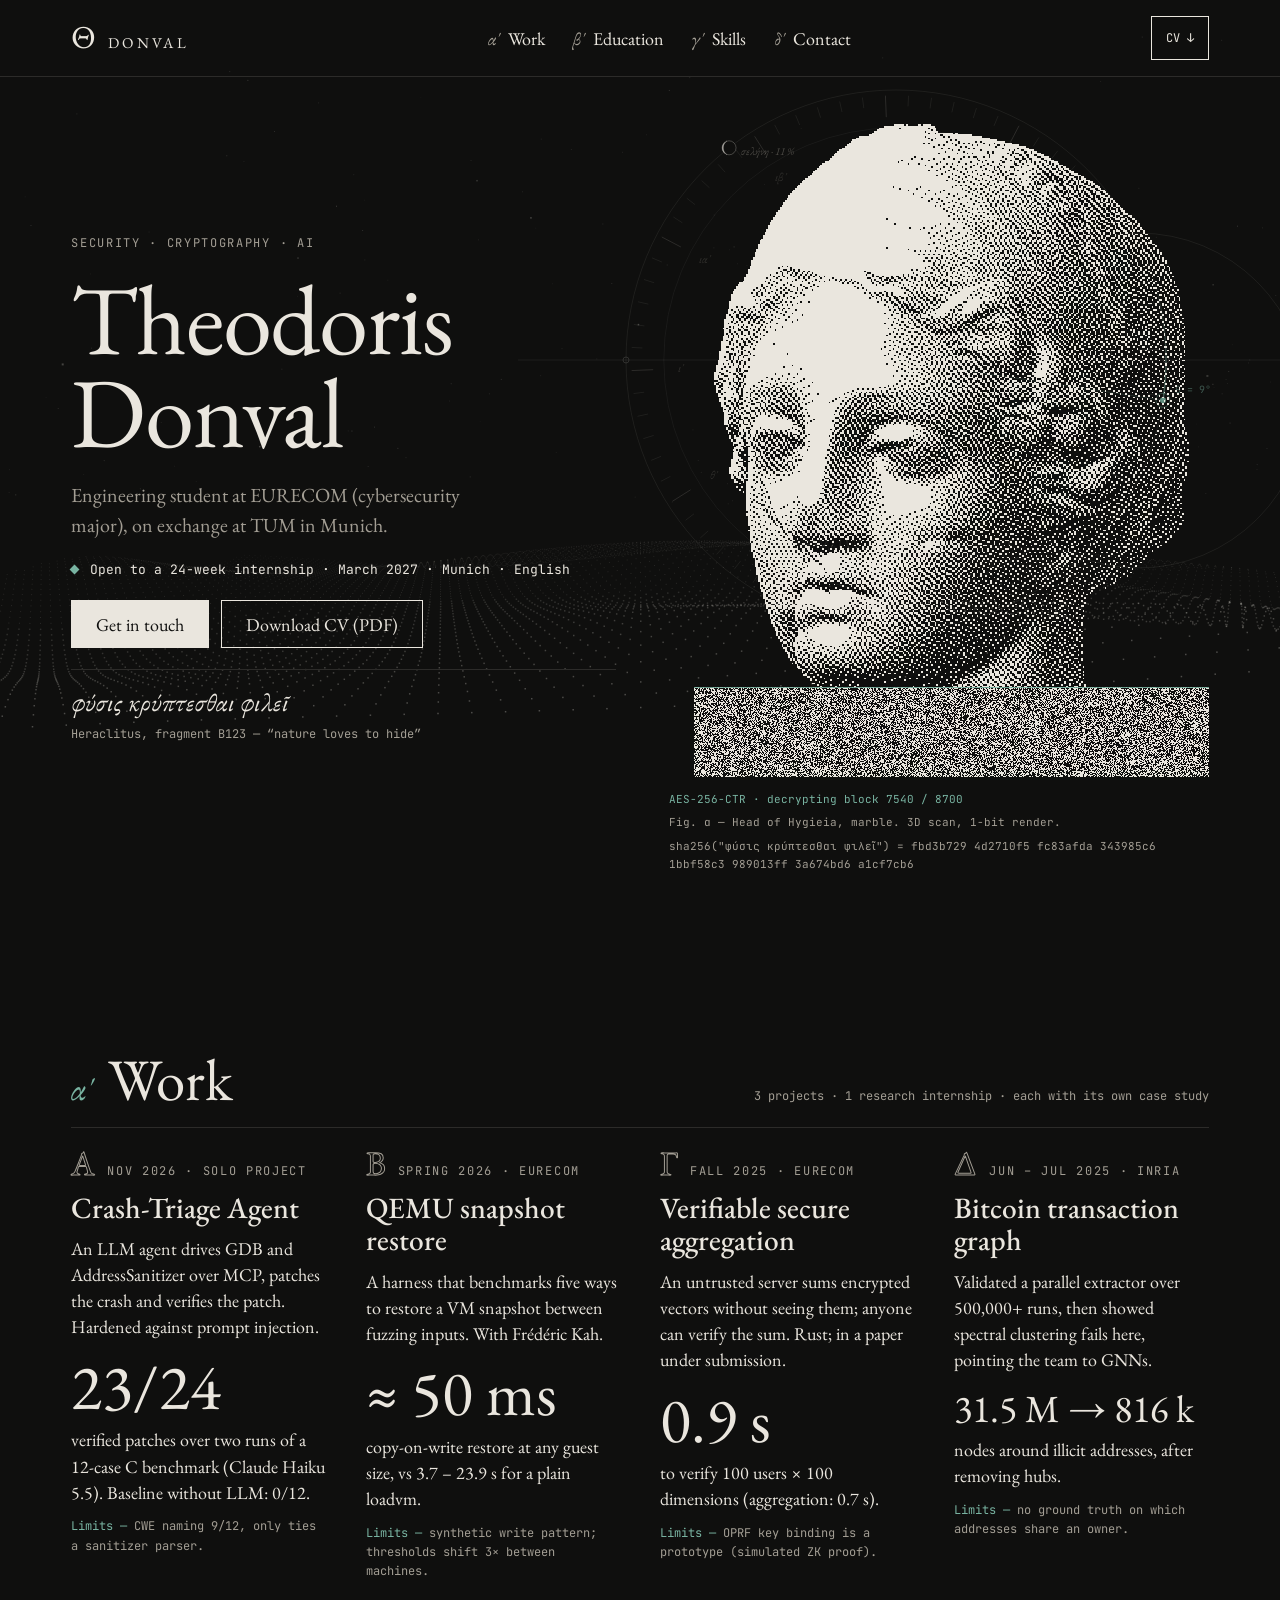
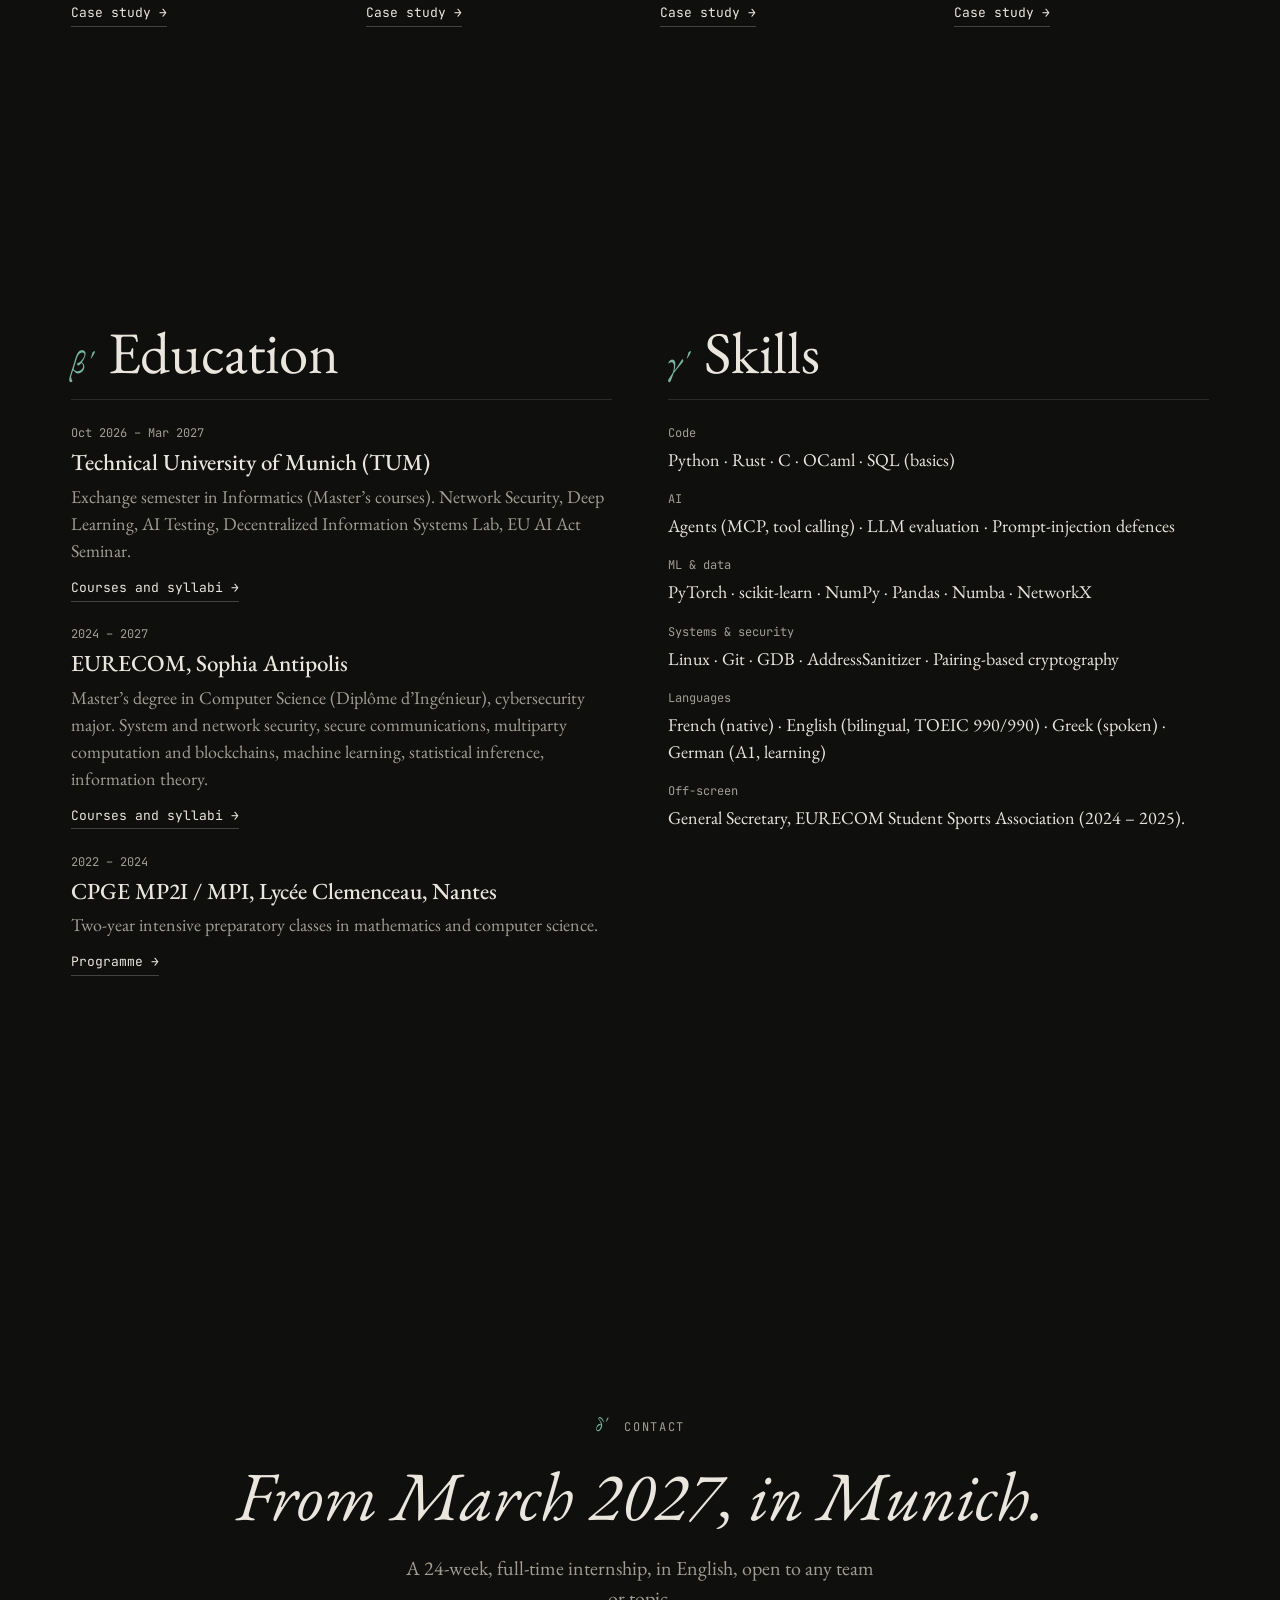
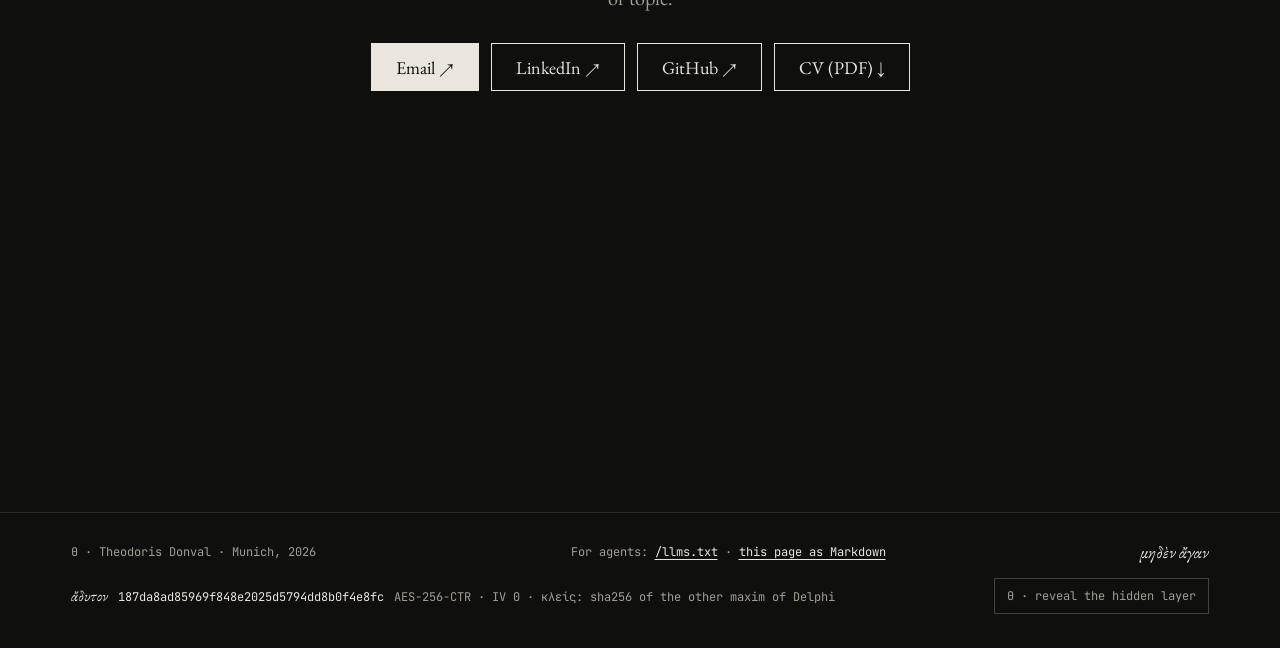
==== commit d23c59ef: "Esoteric layer: real decryption, real sky, epigraphs, adyton - The statue is encrypted and decrypted" ====
--- a/index.html
+++ b/index.html
@@ -57,6 +57,7 @@
 <div class="hero-grid fit-unit">
 <div class="stack">
 <p class="kicker">Security · Cryptography · AI</p>
+<p class="note">Θ, in the logo: the initial of Θεόδωρος, and Θ(n), the notation for a tight bound in complexity.</p>
 <h1 id="name">Theodoris<br>Donval</h1>
 <p class="intro">Engineering student at EURECOM (cybersecurity major), on exchange at TUM in Munich.</p>
 <p class="status"><span class="diamond" aria-hidden="true"></span><span>Open to a 24-week internship · March 2027 · Munich · English</span></p>
@@ -67,6 +68,7 @@
 <blockquote class="epigraph">
 <p lang="grc">φύσις κρύπτεσθαι φιλεῖ</p>
 <footer>Heraclitus, fragment B123 — “nature loves to hide”</footer>
+<p class="note">κρύπτω, “I hide”, is the root of crypto-. Hadot read this fragment as the theme of a whole tradition: Le Voile d’Isis (2004).</p>
 </blockquote>
 </div>
 
@@ -75,6 +77,7 @@
 <figcaption>
 <span>Fig. α — Head of Hygieia, marble. 3D scan, 1-bit render.</span>
 <span>sha256("φύσις κρύπτεσθαι φιλεῖ") = fbd3b729 4d2710f5 fc83afda 343985c6 1bbf58c3 989013ff 3a674bd6 a1cf7cb6</span>
+<span class="note">The hash is real: <code>printf 'φύσις κρύπτεσθαι φιλεῖ' | sha256sum</code>. It is also the AES-256 key that decrypted the statue as the page loaded, one 16 × 8-pixel tile (128 bits, one AES block) at a time.</span>
 </figcaption>
 </figure>
 </div>
@@ -84,6 +87,7 @@
 <div class="section-head">
 <h2 id="work-title"><span class="n" aria-hidden="true">αʹ</span>Work</h2>
 <p>3 projects · 1 research internship · each with its own case study</p>
+<p class="note">αʹ βʹ γʹ δʹ are 1, 2, 3, 4 in Greek numerals; Α Β Γ Δ number the projects the same way.</p>
 </div>
 <div class="cards">
 <article class="card">
@@ -154,6 +158,7 @@
 <p class="kicker"><span class="accent grc" aria-hidden="true" style="font-family: var(--serif); font-size: 20px; letter-spacing: 0; text-transform: none;">δʹ</span>&nbsp; Contact</p>
 <h2 id="contact-title">From March 2027, in Munich.</h2>
 <p>A 24-week, full-time internship, in English, open to any team or topic.</p>
+<p class="note" style="align-self: center;">Behind this page: the real sky above Munich at this moment, facing south, horizon on the line of dots; on the circle, the Moon in its real phase (new at the top, full at the bottom).</p>
 <div class="actions">
 <a class="btn solid" href="mailto:theodorisdonval@gmail.com">Email ↗</a>
 <a class="btn" href="https://www.linkedin.com/in/theodoris-donval">LinkedIn ↗</a>
@@ -169,9 +174,14 @@
 <span>Θ · Theodoris Donval · Munich, 2026</span>
 <span>For agents: <a href="llms.txt">/llms.txt</a> · <a href="index.md">this page as Markdown</a></span>
 <span class="grc" lang="grc">μηδὲν ἄγαν</span>
+<span class="adyton"><span class="grc" lang="grc" style="font-family: var(--serif); font-size: 15px; color: var(--marble);">ἄδυτον</span><code>187da8ad85969f848e2025d5794dd8b0f4e8fc</code><span>AES-256-CTR · IV 0 · κλείς: sha256 of the other maxim of Delphi</span></span>
+<button type="button" class="initiates-toggle" data-initiates-toggle aria-pressed="false">Θ · reveal the hidden layer</button>
+<p class="note">μηδὲν ἄγαν, “nothing in excess”, was carved at Delphi. In security it has a name: least privilege. The ἄδυτον was the inner room of a temple, closed to the uninitiated.</p>
 </div>
 </footer>
 <script src="assets/bg.js" defer></script>
 <script src="assets/fit.js" defer></script>
+<script src="assets/decrypt.js" defer></script>
+<script src="assets/oracle.js" defer></script>
 </body>
 </html>
--- a/assets/style.css
+++ b/assets/style.css
@@ -375,3 +375,27 @@
 html.fit .work-page { position: relative; }
 html.fit .work .page-note { position: absolute; right: 0; bottom: 10px; margin: 0; }
 @media (max-width: 640px) and (max-height: 720px) { .hero .epigraph { display: none; } }
+
+/* ---------- Hidden layer for initiates (assets/oracle.js) ---------- */
+.note { display: none; align-self: flex-start; max-width: 62ch; margin: 6px 0 0; padding: 5px 9px; background: var(--verdigris); color: var(--basalt); font-family: var(--mono); font-size: 11px; line-height: 1.55; letter-spacing: 0; text-transform: none; font-style: normal; font-weight: 400; }
+.note code { font-size: 1em; background: rgba(15, 15, 14, 0.12); padding: 0 3px; }
+html.initiates .note { display: block; }
+.initiates-toggle { font: inherit; font-family: var(--mono); font-size: 12px; color: var(--stone); background: none; border: 1px solid var(--rule-2); min-height: 36px; padding: 0 12px; cursor: pointer; }
+.initiates-toggle:hover, .initiates-toggle[aria-pressed="true"] { color: var(--basalt); background: var(--verdigris); border-color: var(--verdigris); }
+.adyton { display: inline-flex; flex-wrap: wrap; align-items: baseline; gap: 4px 10px; }
+.adyton code { color: var(--marble); font-size: 12px; word-break: break-all; }
+
+/* ---------- Statue decryption (assets/decrypt.js) ---------- */
+.statue-frame { position: relative; display: block; line-height: 0; }
+.statue-frame canvas { position: absolute; inset: 0; width: 100%; height: 100%; image-rendering: pixelated; }
+.decrypt-status { color: var(--verdigris); }
+
+/* ---------- Epigraphs on case studies ---------- */
+.epi { margin: 28px 0 0; padding: 16px 0 0; border-top: 1px solid var(--rule); display: flex; flex-direction: column; gap: 4px; max-width: 60ch; }
+.epi .epi-grc { margin: 0; font-style: italic; font-size: clamp(19px, 1.6vw, 23px); line-height: 1.35; }
+.epi .epi-en { margin: 0; font-size: 17px; color: var(--stone); }
+.epi footer { font-family: var(--mono); font-size: 11px; color: var(--stone); margin-top: 2px; }
+/* notes keep their own look wherever they sit */
+.hero .epigraph p.note, .contact p.note, .section-head p.note, .project p.note, .epi p.note {
+  color: var(--basalt); font-family: var(--mono); font-size: 11px; font-style: normal; line-height: 1.55; letter-spacing: 0; text-transform: none; max-width: 62ch;
+}
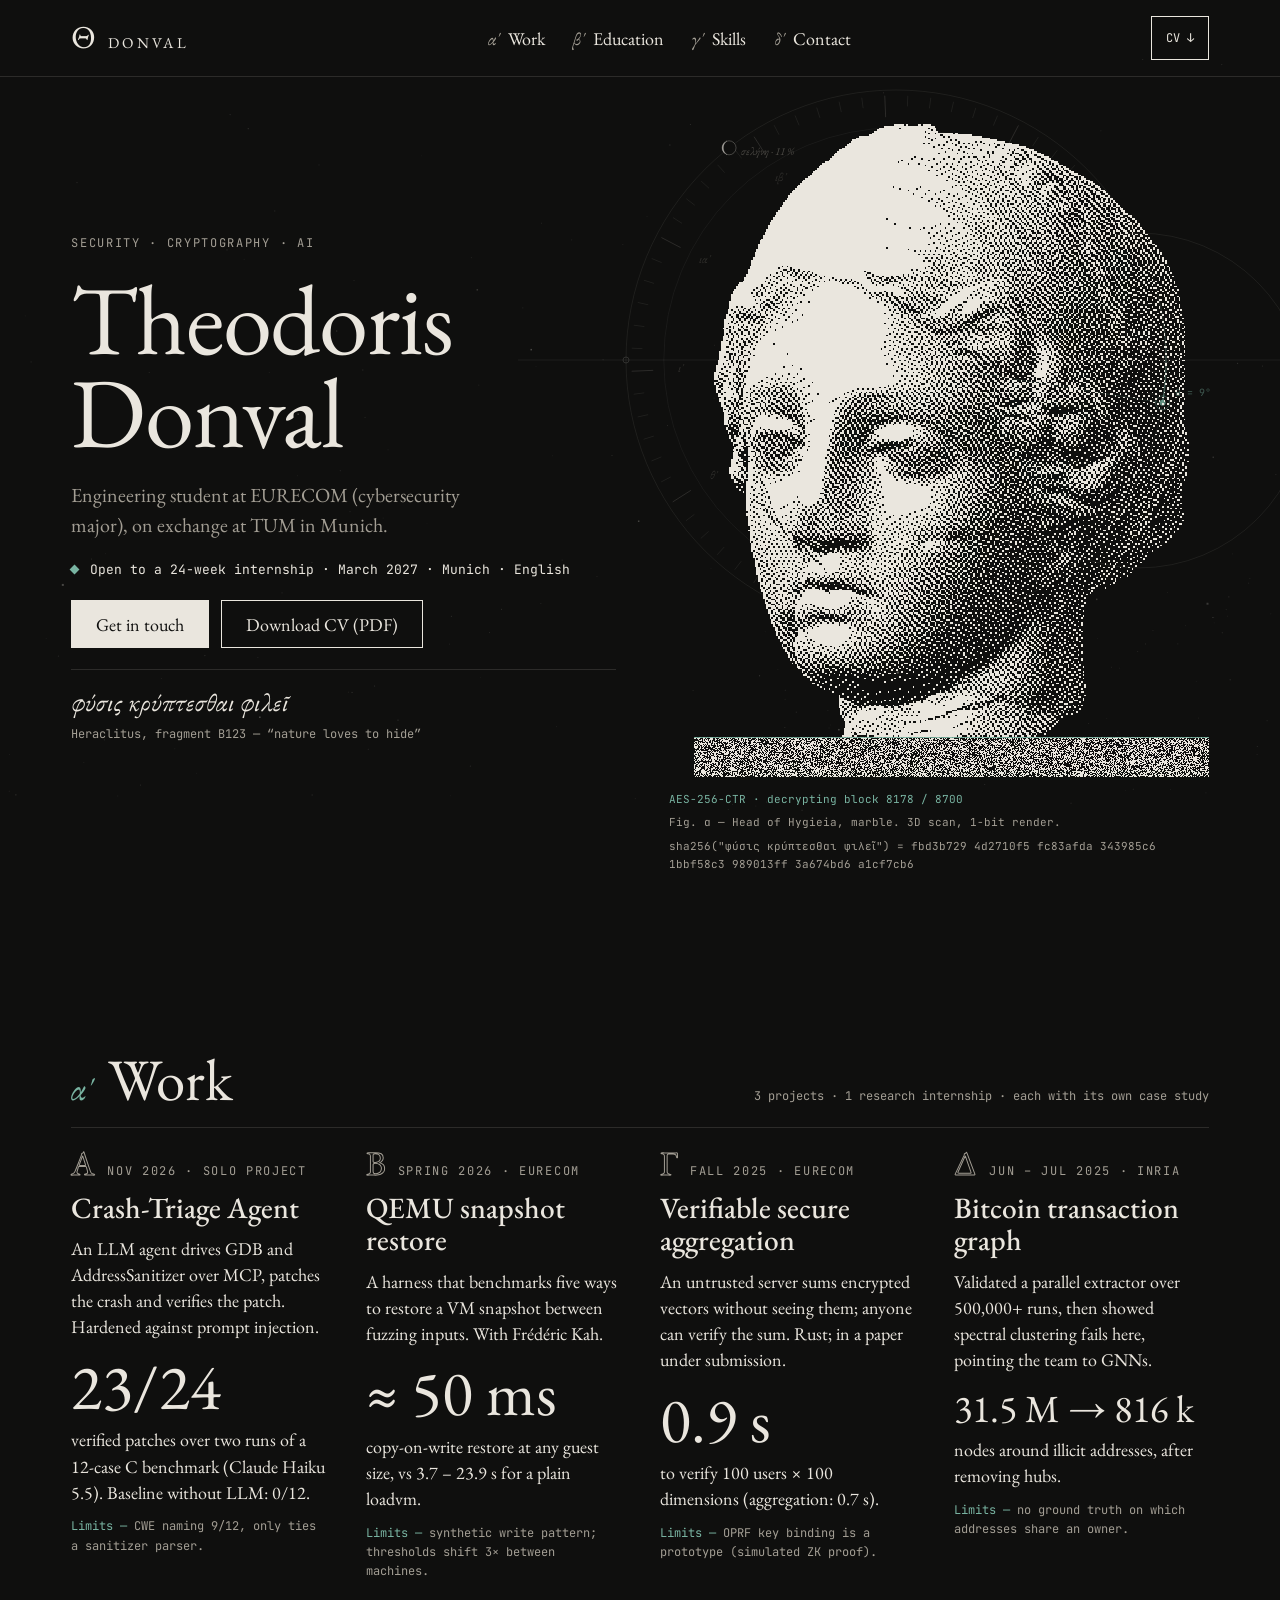
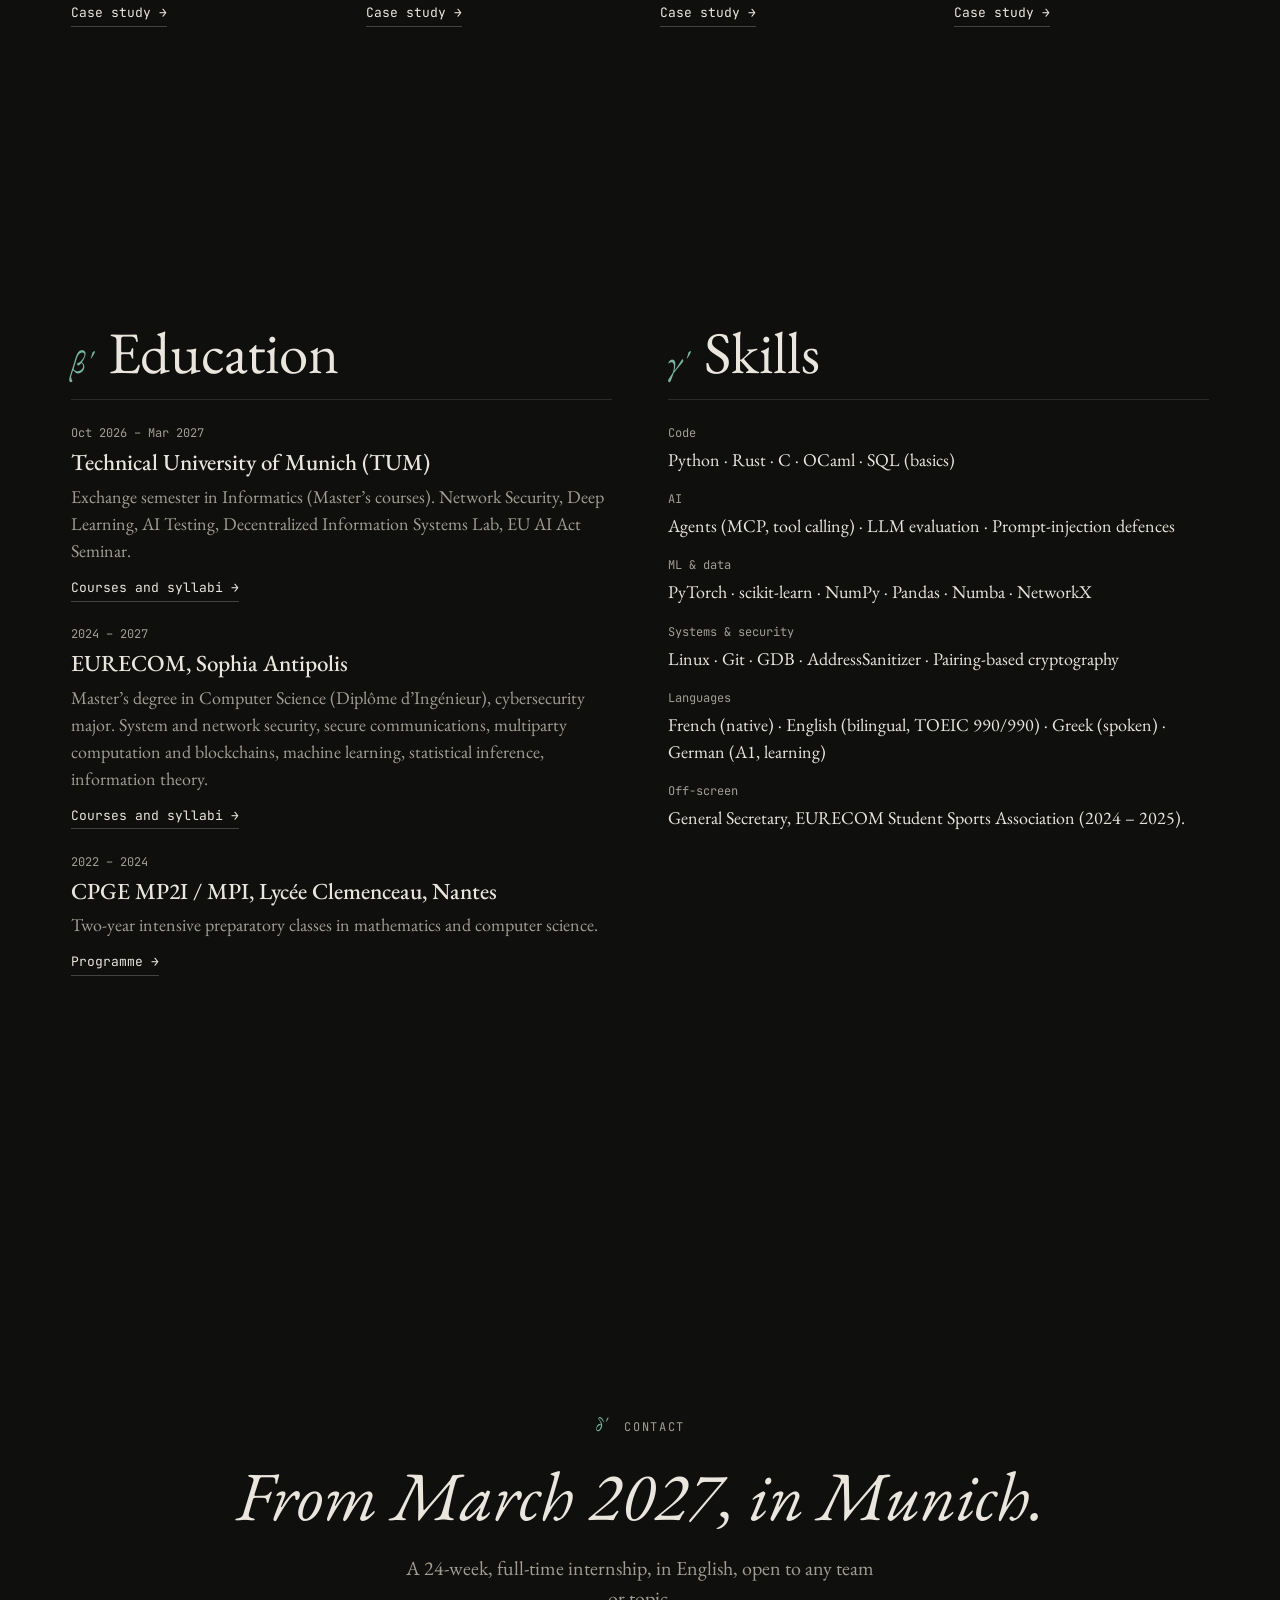
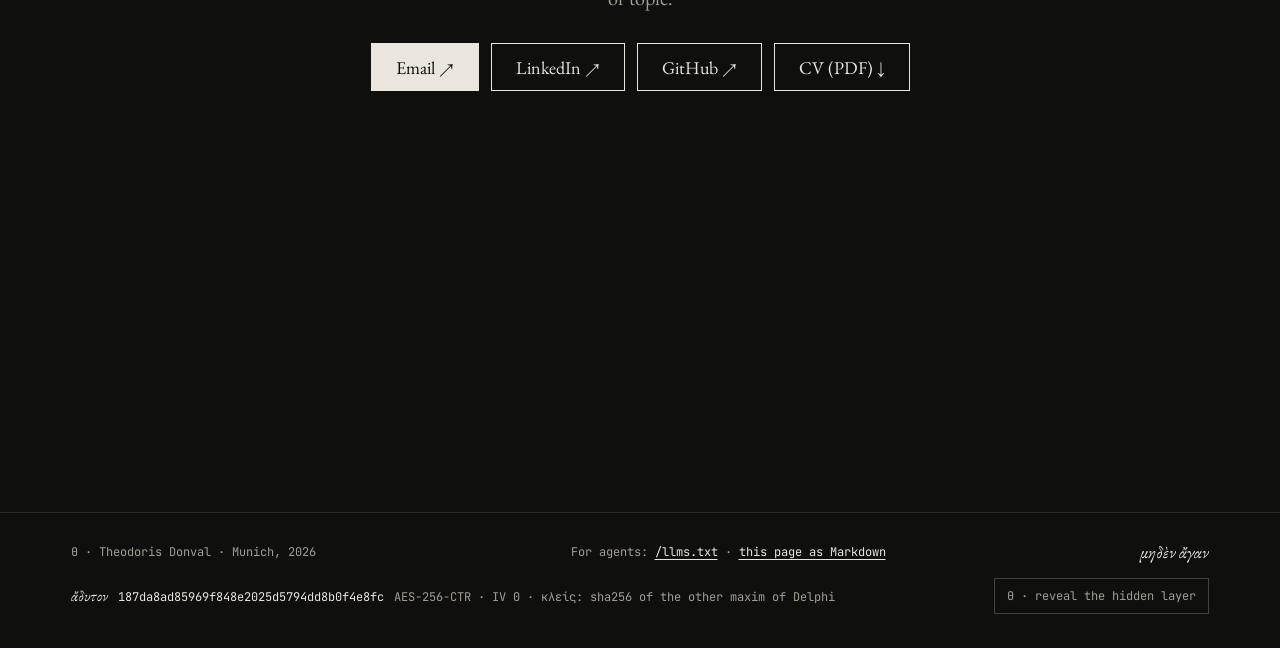
==== commit 643e9168: "Cache-bust asset URLs GitHub Pages serves assets with max-age=600 under unchanged URLs, so browsers " ====
--- a/index.html
+++ b/index.html
@@ -10,7 +10,7 @@
 <link rel="preconnect" href="https://fonts.googleapis.com">
 <link rel="preconnect" href="https://fonts.gstatic.com" crossorigin>
 <link rel="stylesheet" href="https://fonts.googleapis.com/css2?family=EB+Garamond:ital,wght@0,400..800;1,400..800&amp;family=JetBrains+Mono:wght@300..600&amp;display=swap">
-<link rel="stylesheet" href="assets/style.css">
+<link rel="stylesheet" href="assets/style.css?v=f1fc943c">
 <script type="application/ld+json">
 {
   "@context": "https://schema.org",
@@ -179,9 +179,9 @@
 <p class="note">μηδὲν ἄγαν, “nothing in excess”, was carved at Delphi. In security it has a name: least privilege. The ἄδυτον was the inner room of a temple, closed to the uninitiated.</p>
 </div>
 </footer>
-<script src="assets/bg.js" defer></script>
-<script src="assets/fit.js" defer></script>
-<script src="assets/decrypt.js" defer></script>
-<script src="assets/oracle.js" defer></script>
+<script src="assets/bg.js?v=c64cb92f" defer></script>
+<script src="assets/fit.js?v=b6e5d84c" defer></script>
+<script src="assets/decrypt.js?v=7bfb3a5a" defer></script>
+<script src="assets/oracle.js?v=ec919b48" defer></script>
 </body>
 </html>
--- a/assets/style.css
+++ b/assets/style.css
@@ -399,3 +399,7 @@
 .hero .epigraph p.note, .contact p.note, .section-head p.note, .project p.note, .epi p.note {
   color: var(--basalt); font-family: var(--mono); font-size: 11px; font-style: normal; line-height: 1.55; letter-spacing: 0; text-transform: none; max-width: 62ch;
 }
+/* epigraphs stay quiet: the Greek and its reference; the translation joins the hidden layer */
+.epi .epi-en { display: none; }
+html.initiates .epi .epi-en { display: block; }
+.epi .epi-grc { font-size: clamp(17px, 1.4vw, 20px); color: var(--stone); }
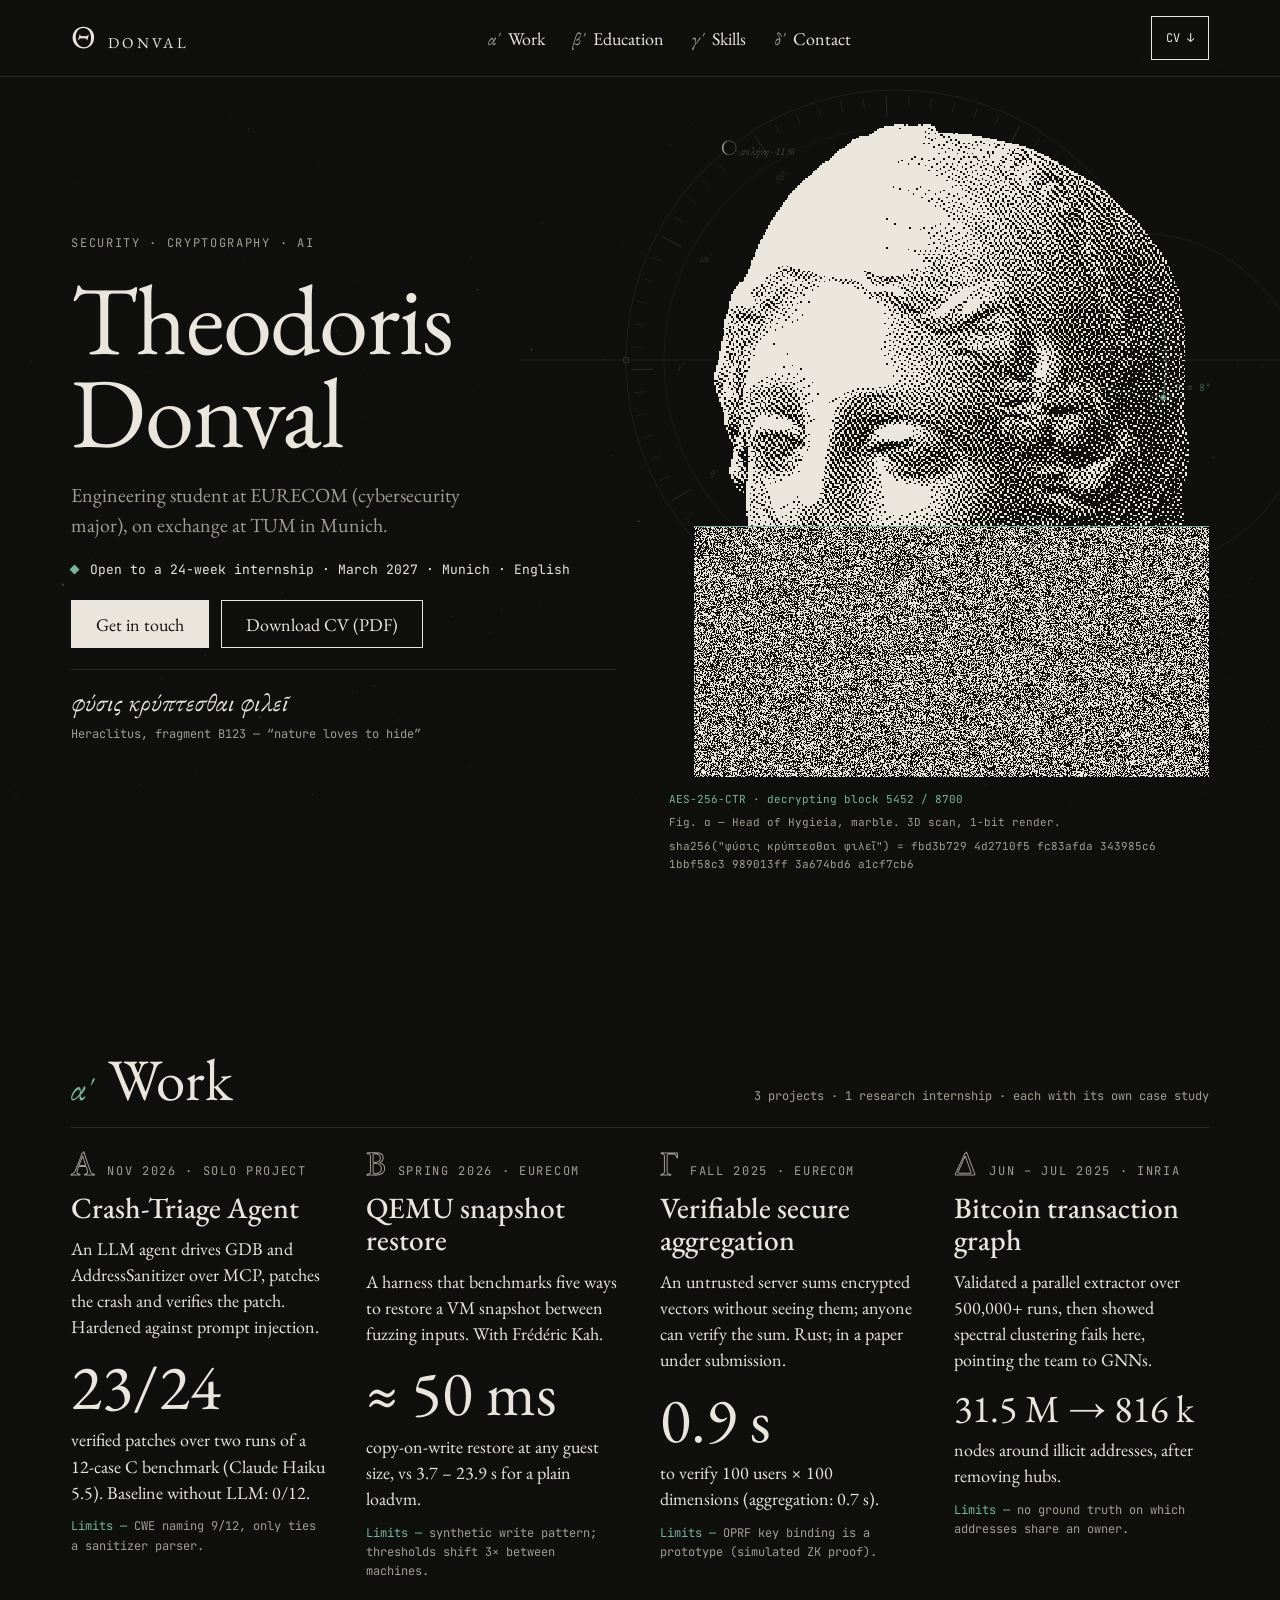
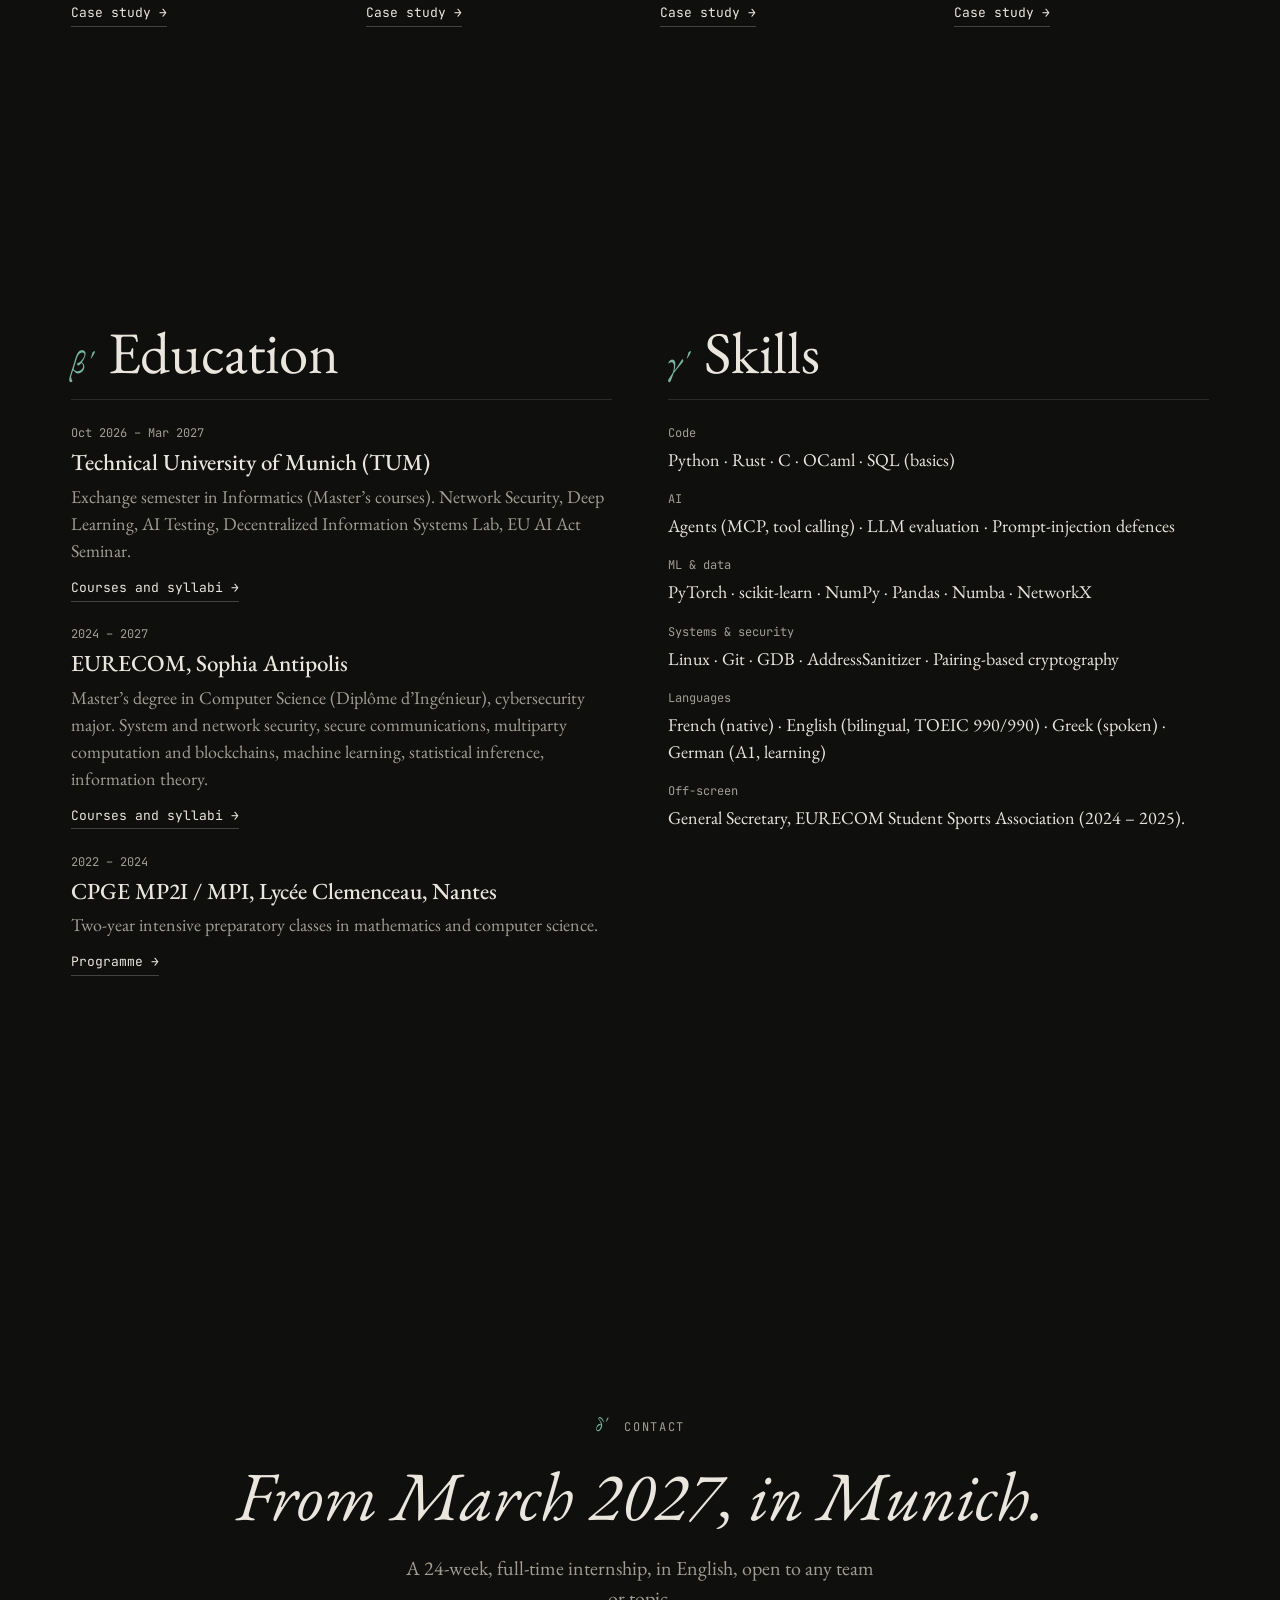
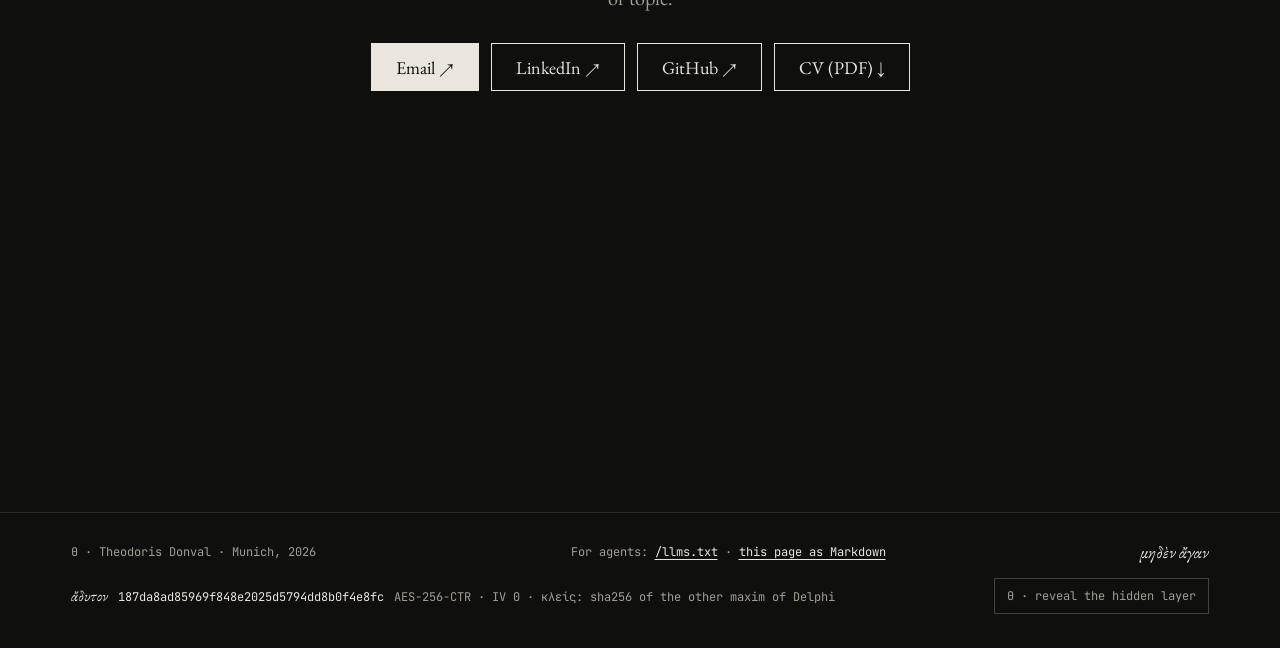
==== commit ad5373e0: "Mountains: slow sideways glide and gentle breathing The range is rebuilt about nine times a second w" ====
--- a/index.html
+++ b/index.html
@@ -179,7 +179,7 @@
 <p class="note">μηδὲν ἄγαν, “nothing in excess”, was carved at Delphi. In security it has a name: least privilege. The ἄδυτον was the inner room of a temple, closed to the uninitiated.</p>
 </div>
 </footer>
-<script src="assets/bg.js?v=c64cb92f" defer></script>
+<script src="assets/bg.js?v=8adb4990" defer></script>
 <script src="assets/fit.js?v=b6e5d84c" defer></script>
 <script src="assets/decrypt.js?v=7bfb3a5a" defer></script>
 <script src="assets/oracle.js?v=ec919b48" defer></script>
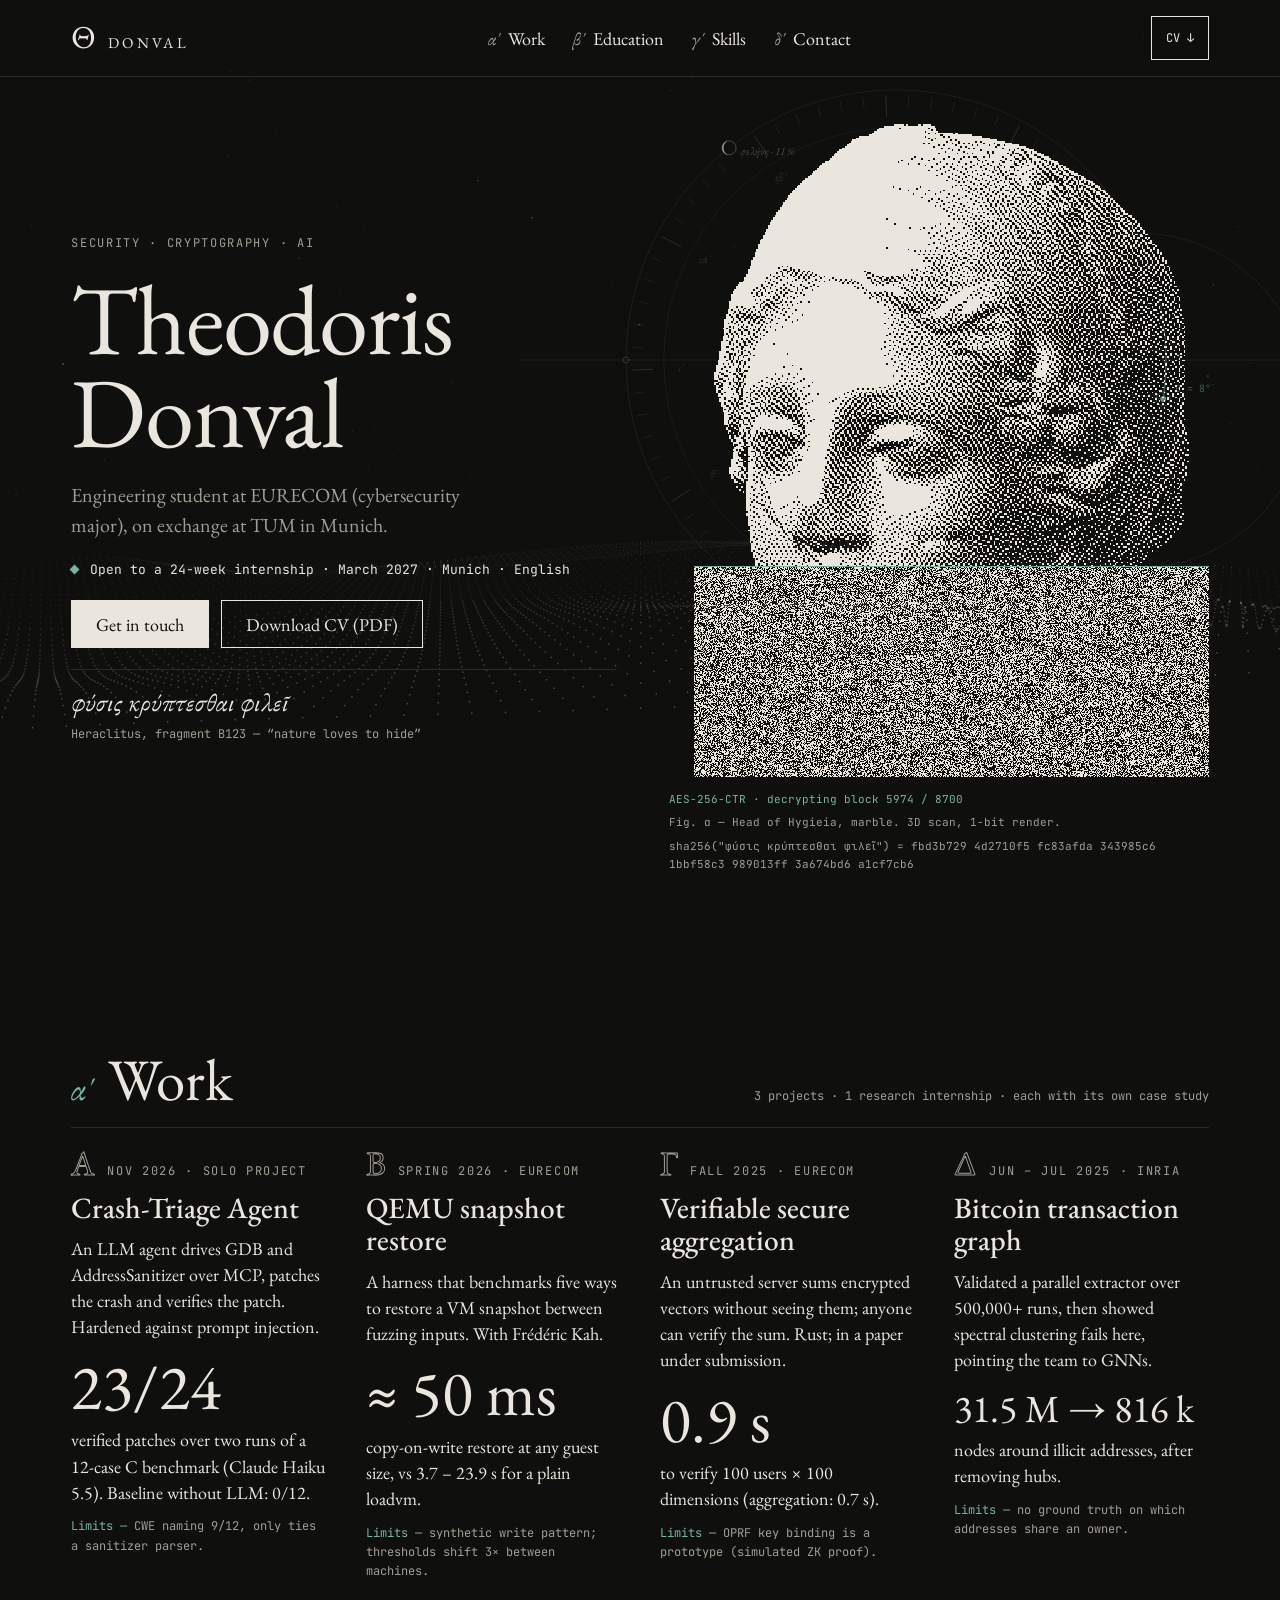
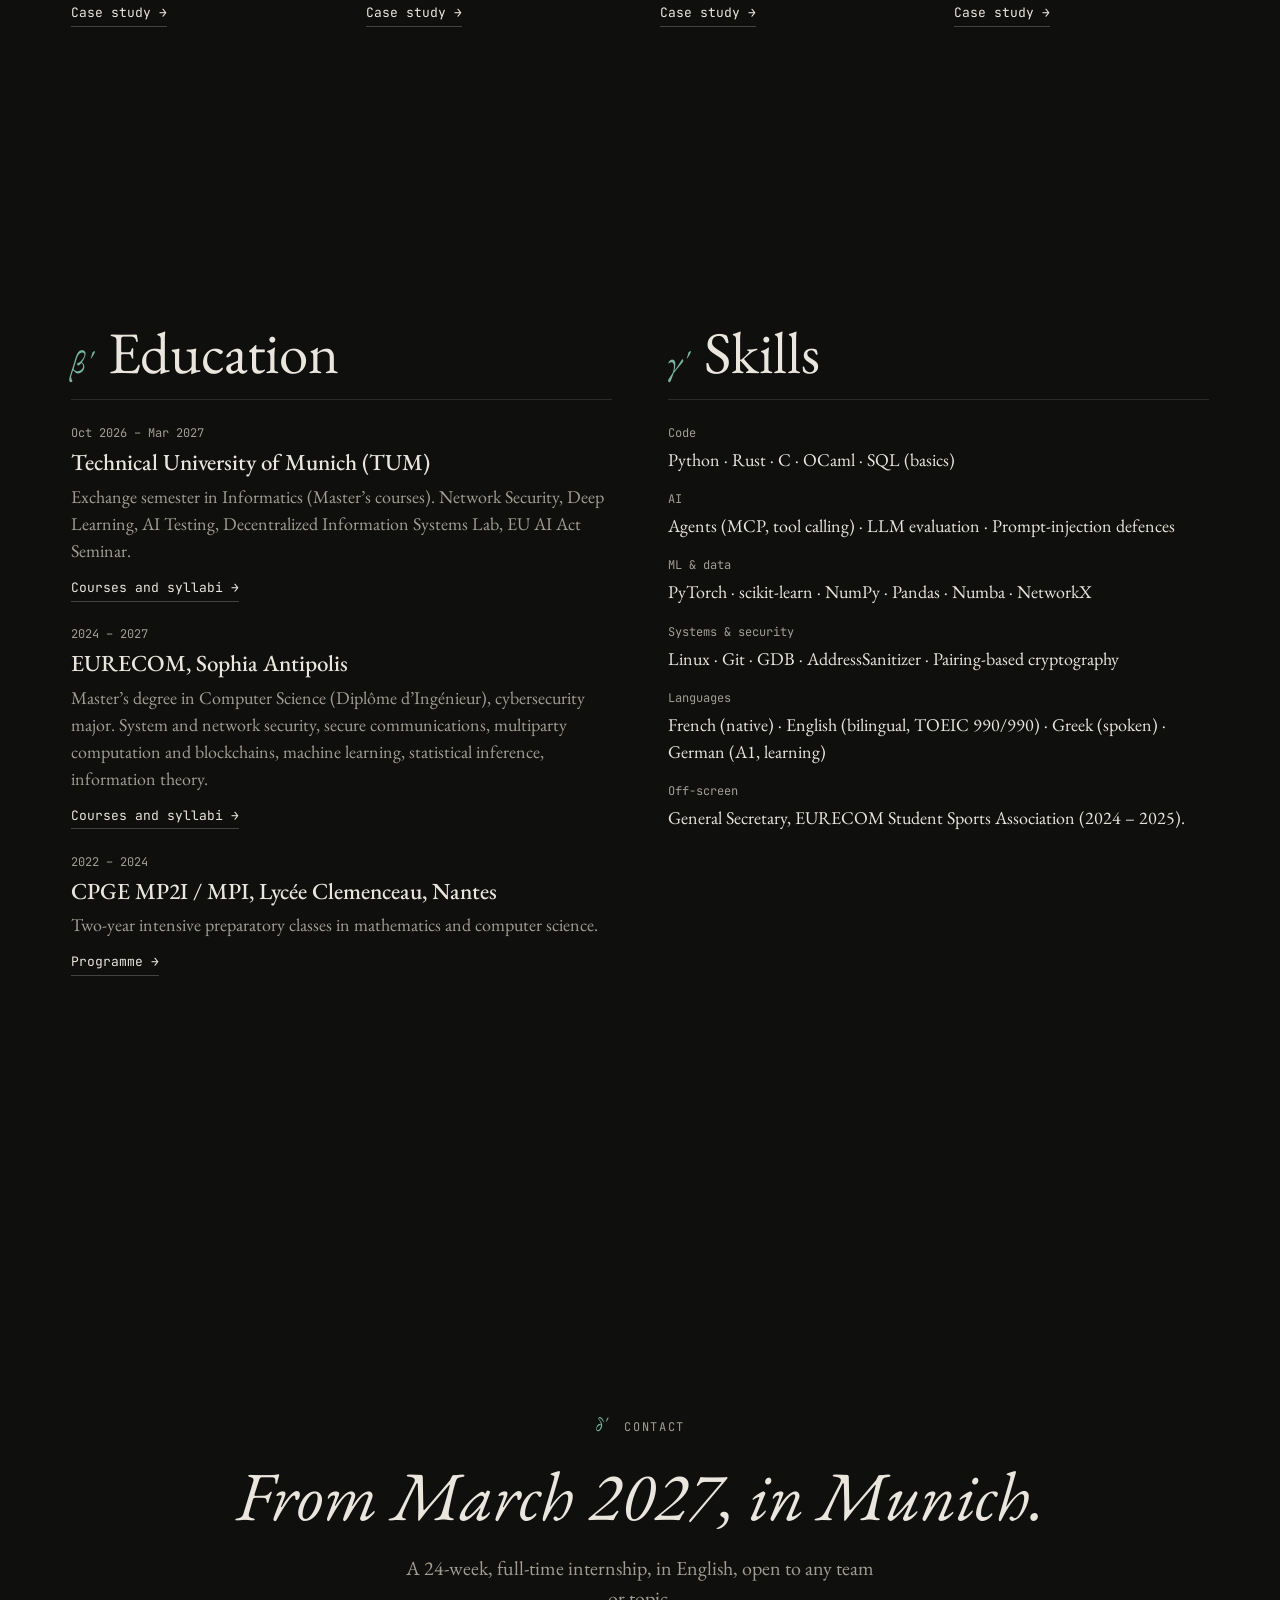
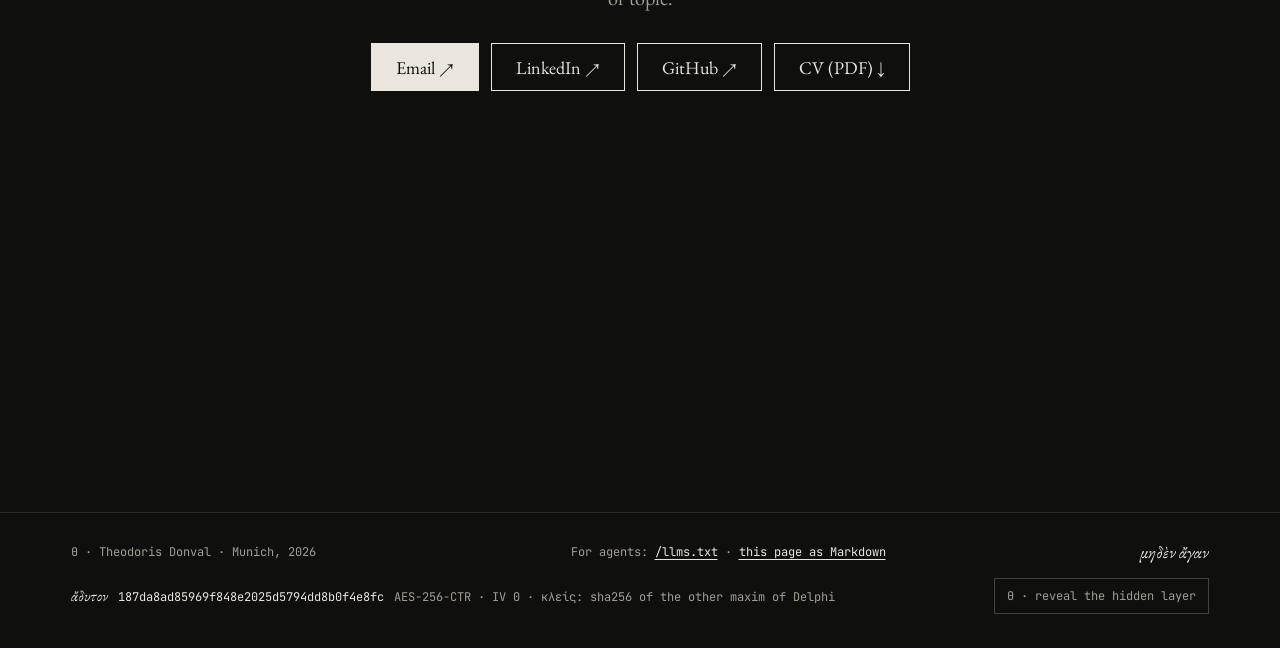
==== commit 23696da4: "Background: back to the original breathing point-cloud terrain Restore the first terrain (sine swell" ====
--- a/index.html
+++ b/index.html
@@ -179,7 +179,7 @@
 <p class="note">μηδὲν ἄγαν, “nothing in excess”, was carved at Delphi. In security it has a name: least privilege. The ἄδυτον was the inner room of a temple, closed to the uninitiated.</p>
 </div>
 </footer>
-<script src="assets/bg.js?v=8adb4990" defer></script>
+<script src="assets/bg.js?v=fcae3a9a" defer></script>
 <script src="assets/fit.js?v=b6e5d84c" defer></script>
 <script src="assets/decrypt.js?v=7bfb3a5a" defer></script>
 <script src="assets/oracle.js?v=ec919b48" defer></script>
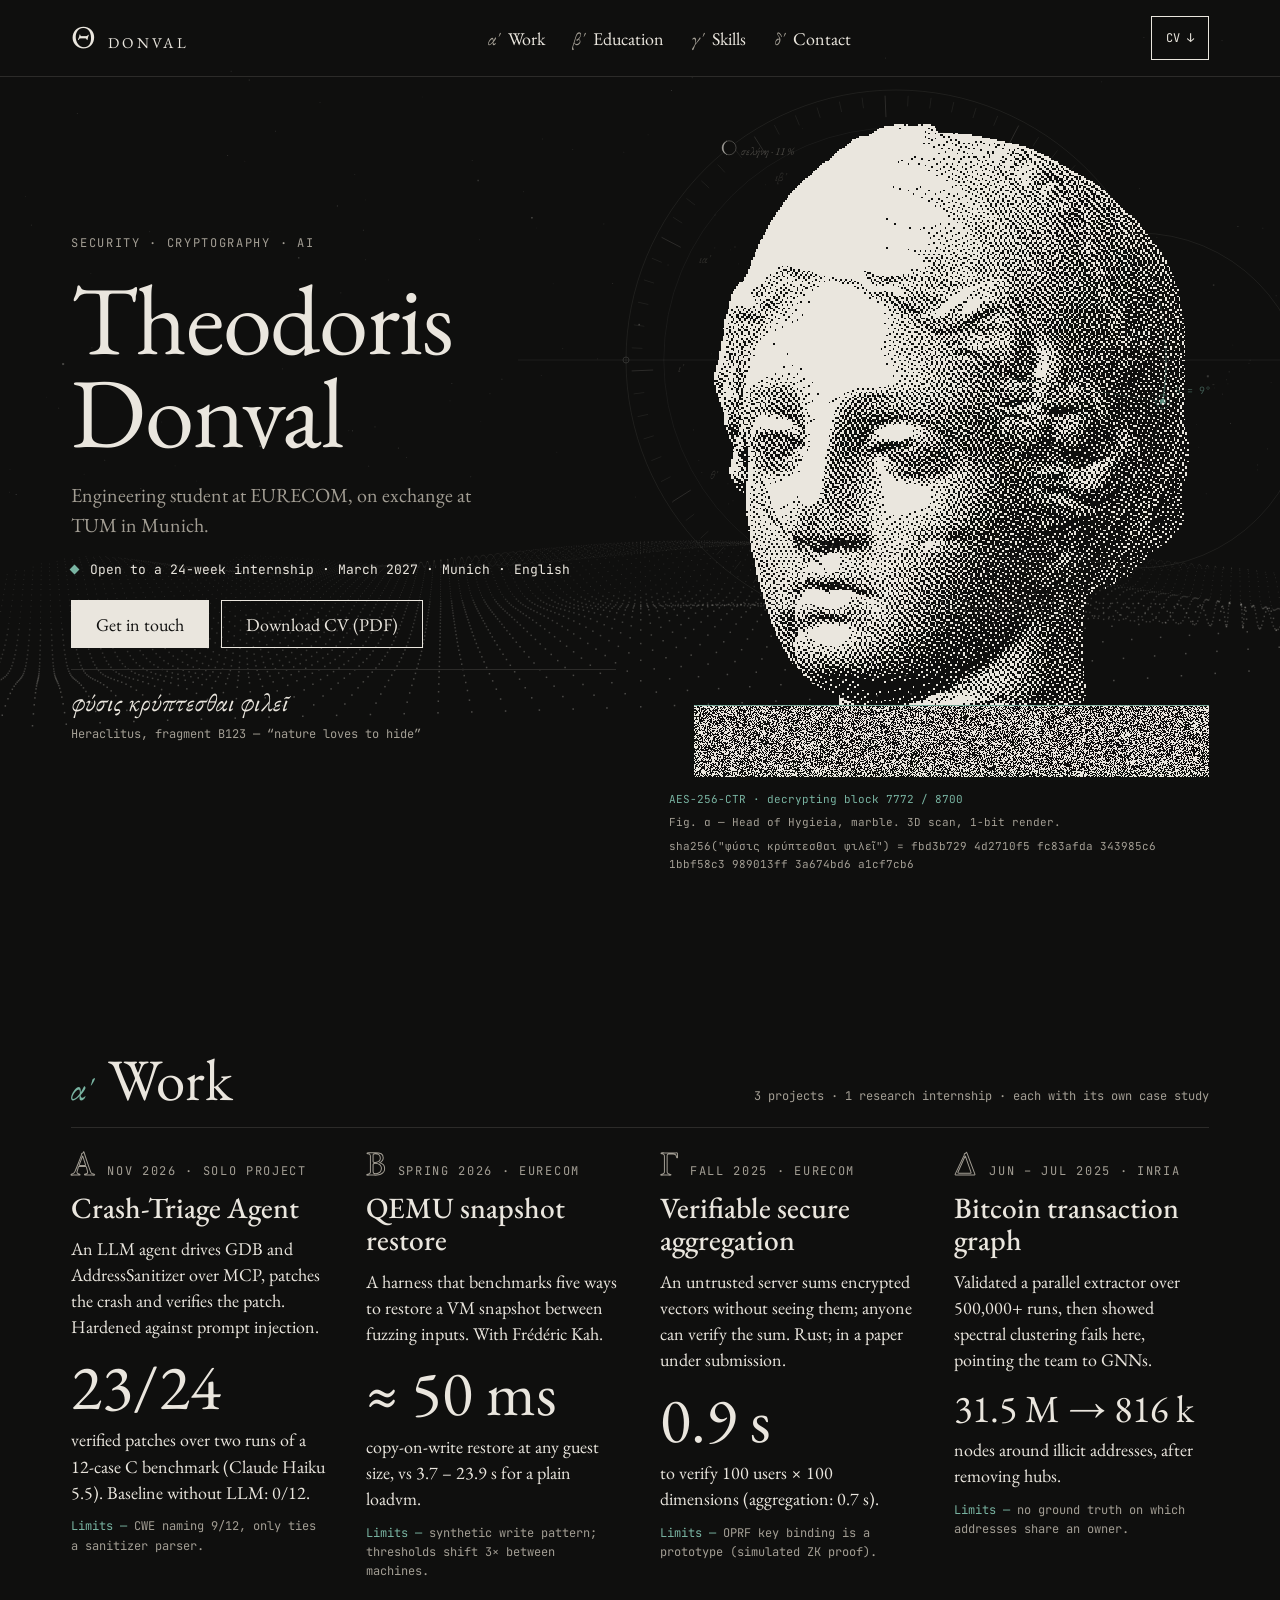
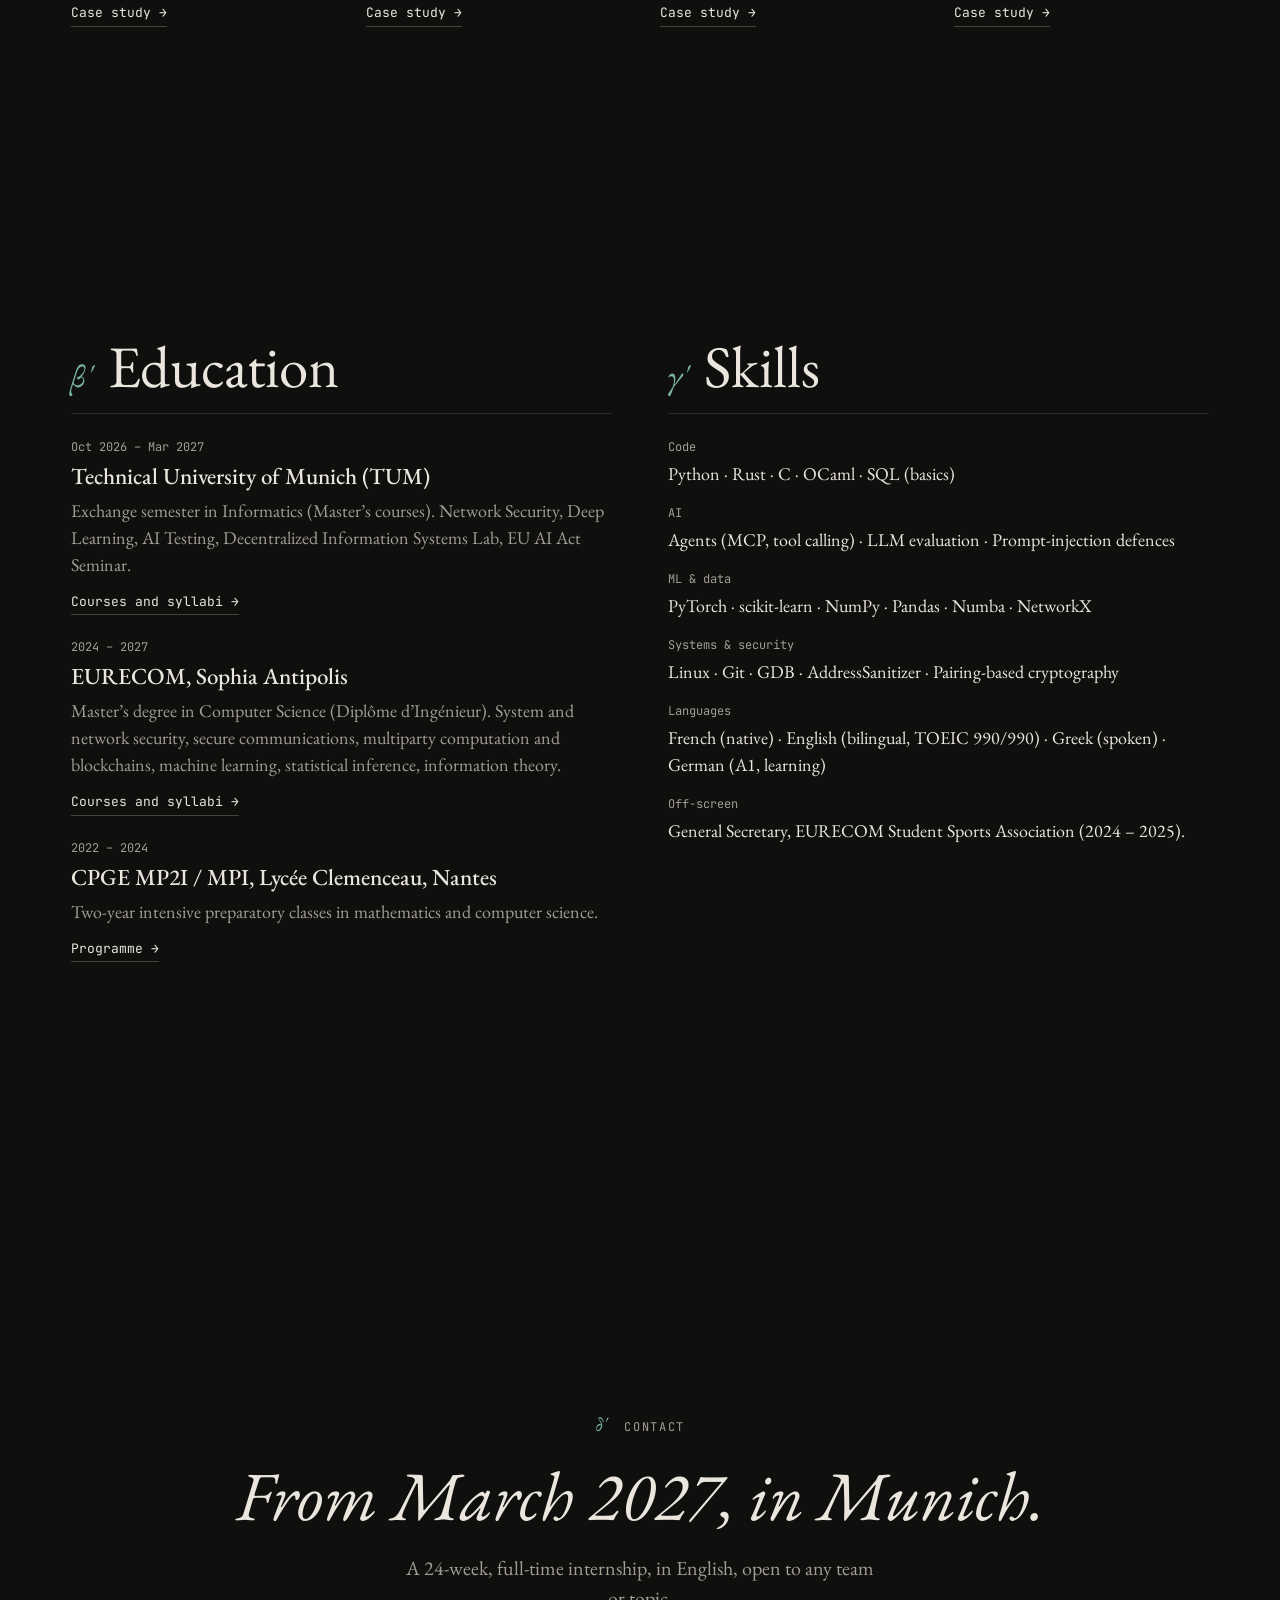
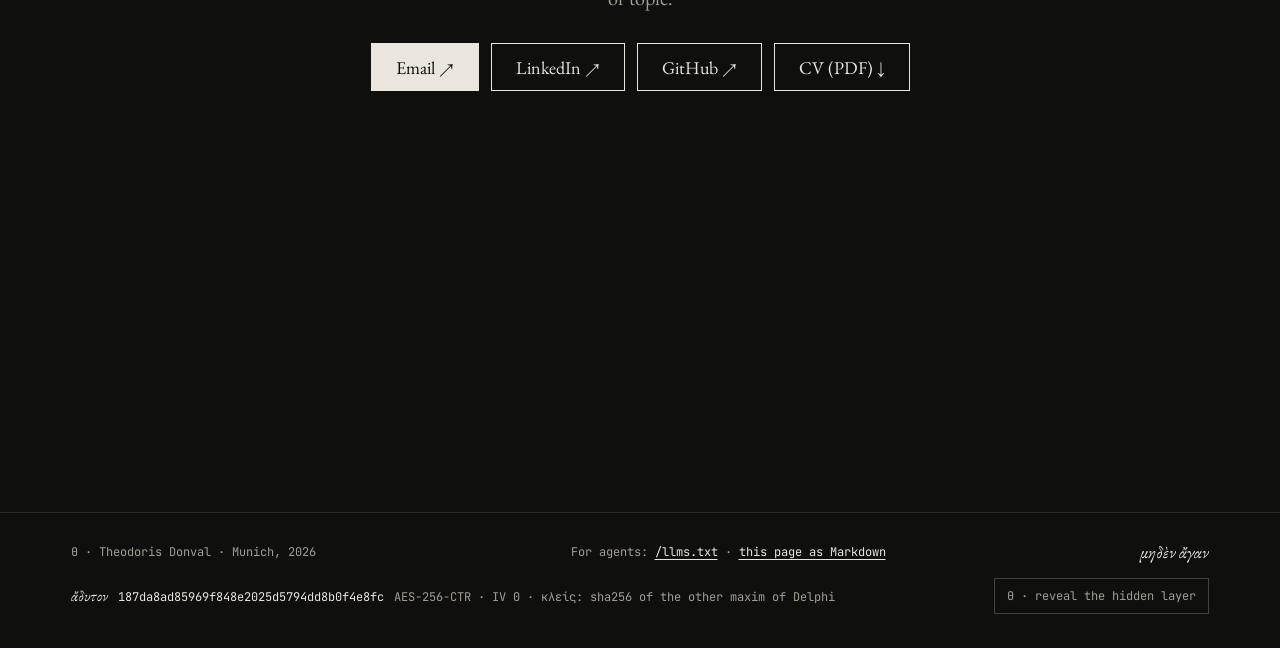
==== commit 73792001: "Remove 'cybersecurity major' wording" ====
--- a/index.html
+++ b/index.html
@@ -20,7 +20,7 @@
     "@type": "Person",
     "name": "Theodoris Donval",
     "url": "https://theodoris-d.github.io/",
-    "jobTitle": "Engineering student (cybersecurity major)",
+    "jobTitle": "Engineering student",
     "address": { "@type": "PostalAddress", "addressLocality": "Munich", "addressCountry": "DE" },
     "affiliation": [
       { "@type": "CollegeOrUniversity", "name": "EURECOM", "url": "https://www.eurecom.fr" },
@@ -59,7 +59,7 @@
 <p class="kicker">Security · Cryptography · AI</p>
 <p class="note">Θ, in the logo: the initial of Θεόδωρος, and Θ(n), the notation for a tight bound in complexity.</p>
 <h1 id="name">Theodoris<br>Donval</h1>
-<p class="intro">Engineering student at EURECOM (cybersecurity major), on exchange at TUM in Munich.</p>
+<p class="intro">Engineering student at EURECOM, on exchange at TUM in Munich.</p>
 <p class="status"><span class="diamond" aria-hidden="true"></span><span>Open to a 24-week internship · March 2027 · Munich · English</span></p>
 <div class="actions">
 <a class="btn solid" href="mailto:theodorisdonval@gmail.com">Get in touch</a>
@@ -135,7 +135,7 @@
 <div class="section-head"><h2><span class="n" aria-hidden="true">βʹ</span>Education</h2></div>
 <ol class="timeline">
 <li><span class="when">Oct 2026 – Mar 2027</span><strong>Technical University of Munich (TUM)</strong><span class="what">Exchange semester in Informatics (Master’s courses). Network Security, Deep Learning, AI Testing, Decentralized Information Systems Lab, EU AI Act Seminar.</span><a class="school-link" href="education/tum.html">Courses and syllabi →</a></li>
-<li><span class="when">2024 – 2027</span><strong>EURECOM, Sophia Antipolis</strong><span class="what">Master’s degree in Computer Science (Diplôme d’Ingénieur), cybersecurity major. System and network security, secure communications, multiparty computation and blockchains, machine learning, statistical inference, information theory.</span><a class="school-link" href="education/eurecom.html">Courses and syllabi →</a></li>
+<li><span class="when">2024 – 2027</span><strong>EURECOM, Sophia Antipolis</strong><span class="what">Master’s degree in Computer Science (Diplôme d’Ingénieur). System and network security, secure communications, multiparty computation and blockchains, machine learning, statistical inference, information theory.</span><a class="school-link" href="education/eurecom.html">Courses and syllabi →</a></li>
 <li><span class="when">2022 – 2024</span><strong>CPGE MP2I / MPI, Lycée Clemenceau, Nantes</strong><span class="what">Two-year intensive preparatory classes in mathematics and computer science.</span><a class="school-link" href="education/cpge.html">Programme →</a></li>
 </ol>
 </div>
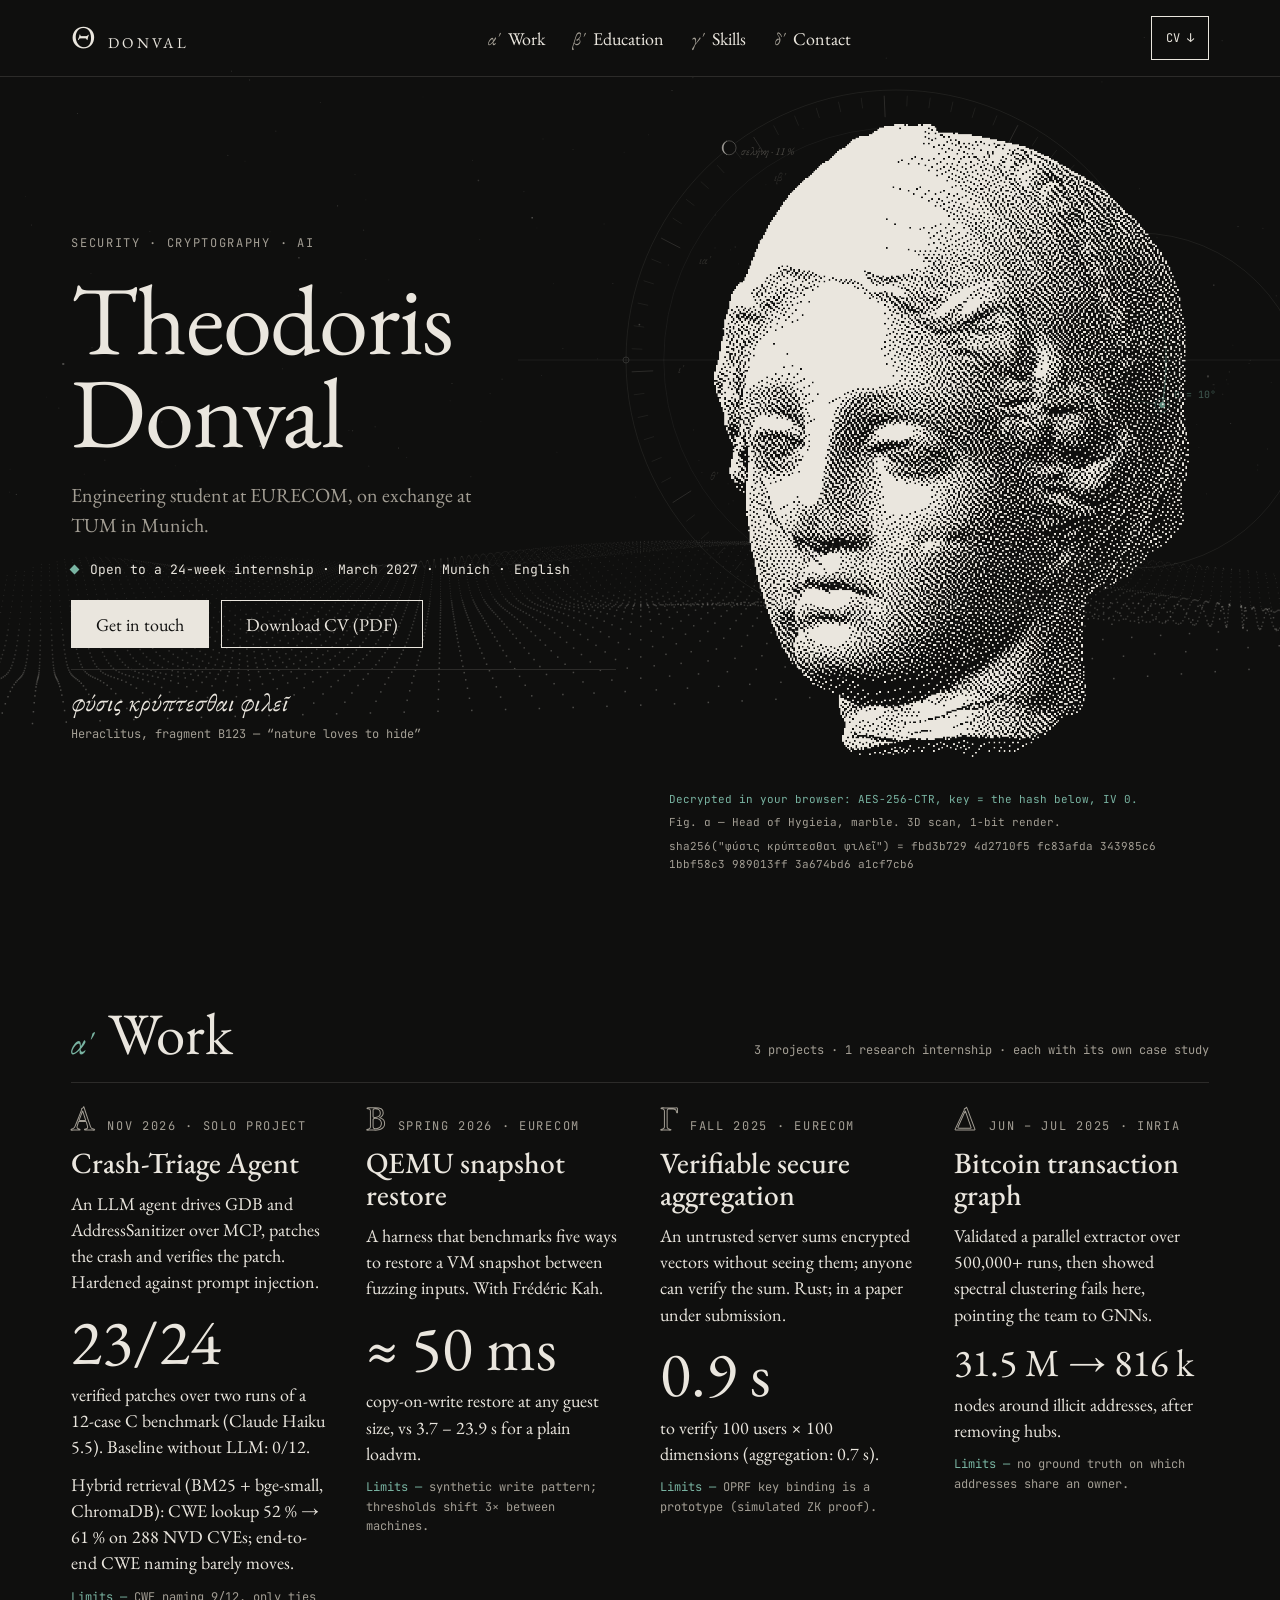
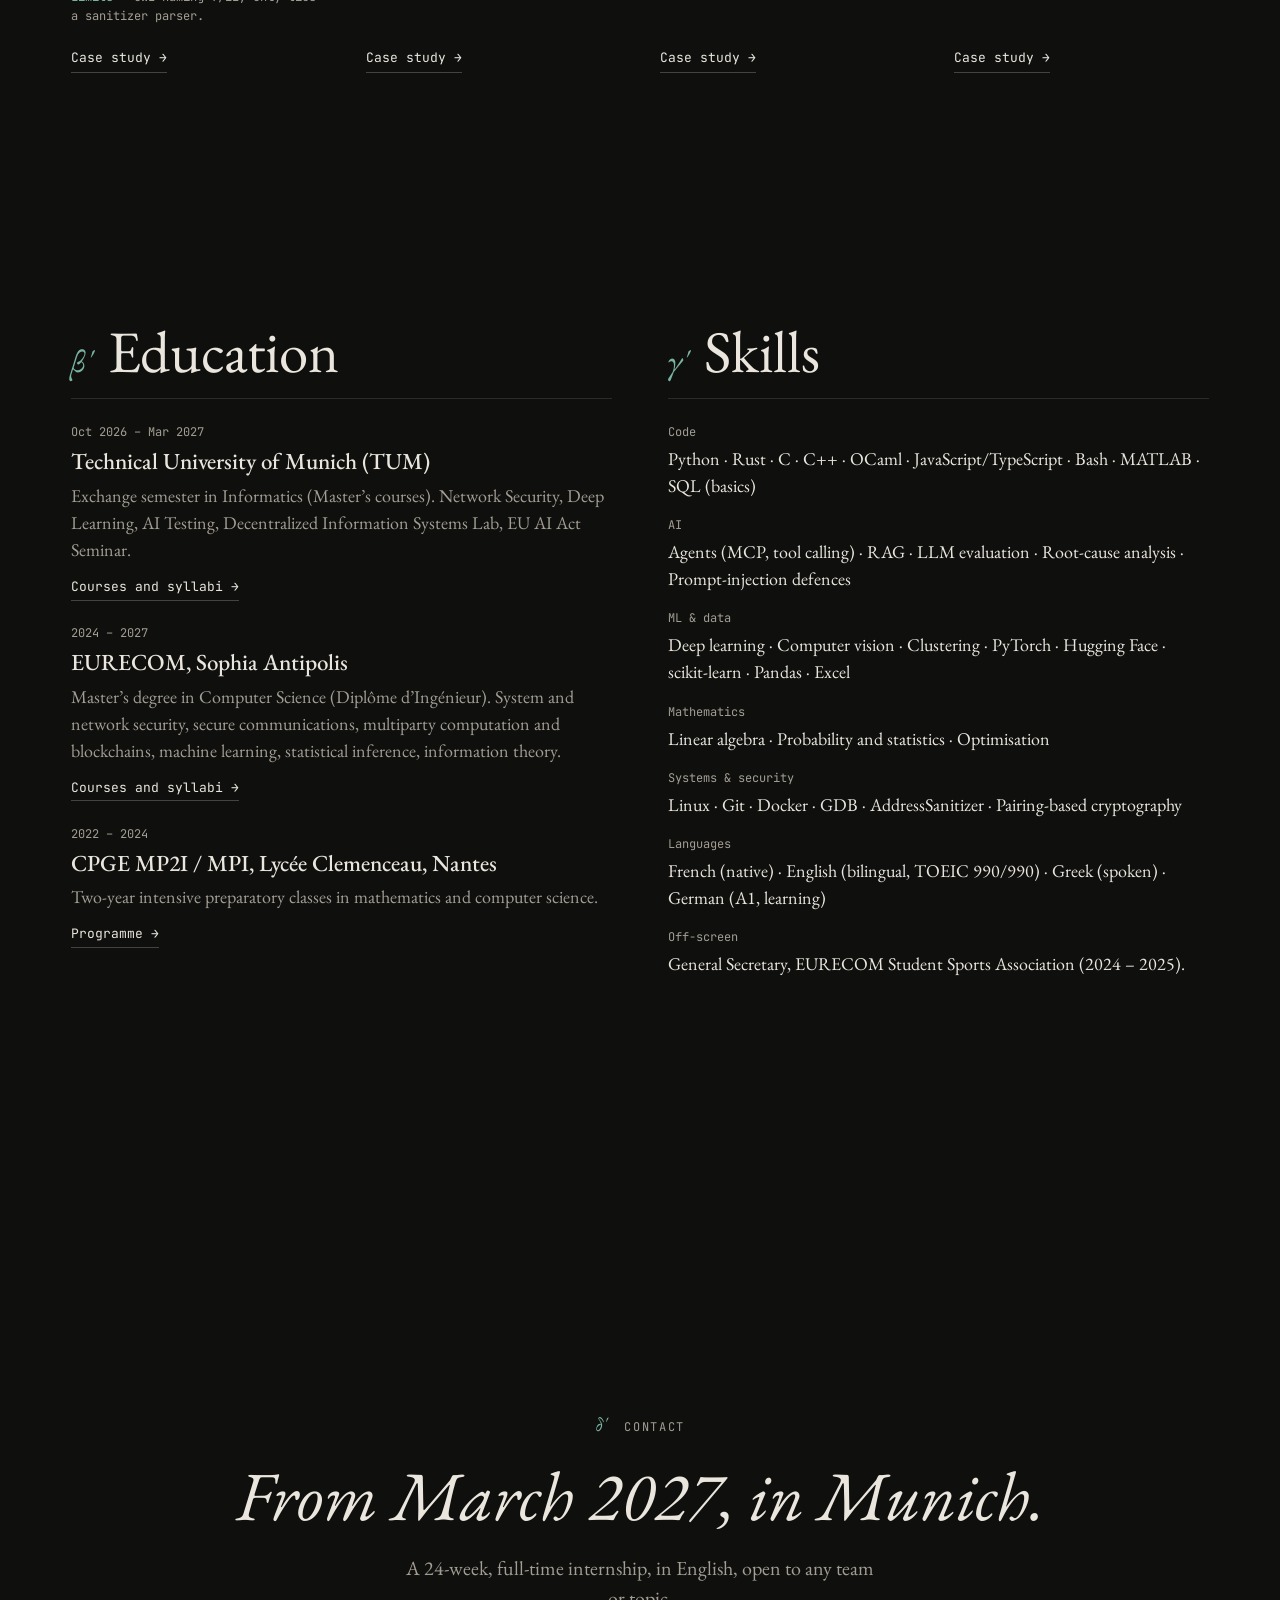
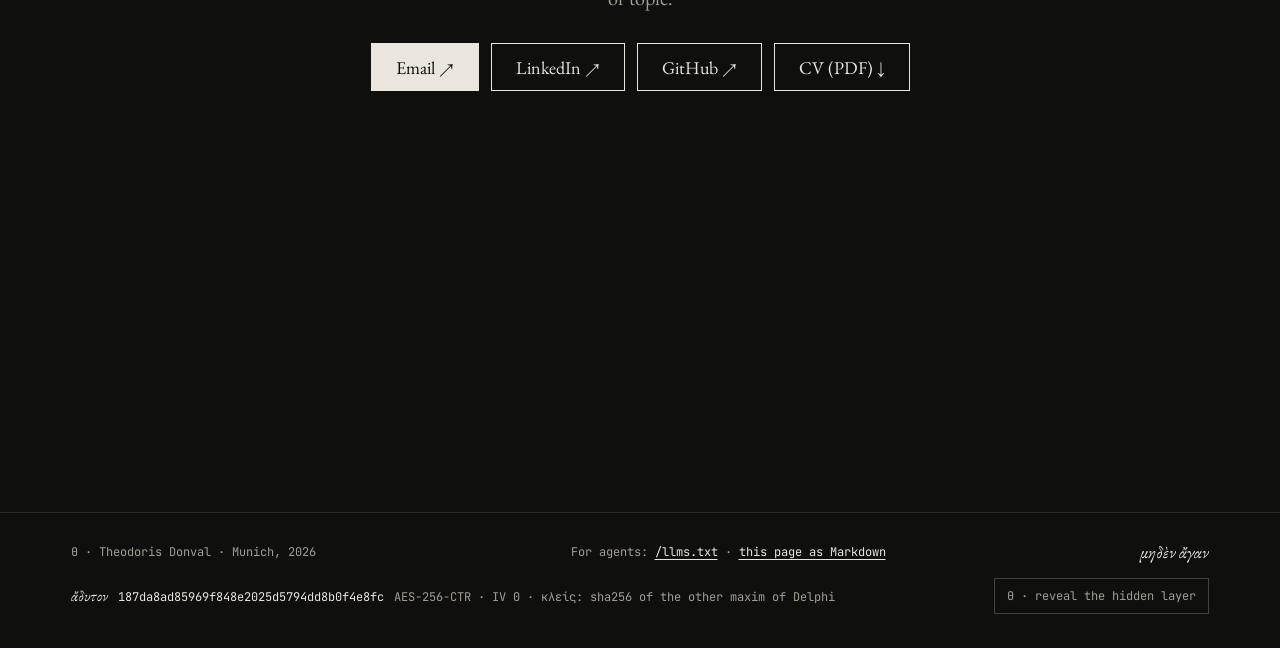
==== commit 86e405a6: "Crash-Triage: CWE retrieval comparison and end-to-end result; skills; CV" ====
--- a/index.html
+++ b/index.html
@@ -96,6 +96,7 @@
 <p class="card-text">An LLM agent drives GDB and AddressSanitizer over MCP, patches the crash and verifies the patch. Hardened against prompt injection.</p>
 <p class="big">23/24</p>
 <p class="card-text">verified patches over two runs of a 12-case C benchmark (Claude Haiku 5.5). Baseline without LLM: 0/12.</p>
+<p class="card-text">Hybrid retrieval (BM25 + bge-small, ChromaDB): CWE lookup 52 % → 61 % on 288 NVD CVEs; end-to-end CWE naming barely moves.</p>
 <p class="limit">CWE naming 9/12, only ties a sanitizer parser.</p>
 <a class="read-more" href="projects/crash-triage-agent.html">Case study →</a>
 </article>
@@ -142,10 +143,11 @@
 <div id="skills" class="stack">
 <div class="section-head"><h2><span class="n" aria-hidden="true">γʹ</span>Skills</h2></div>
 <dl class="skills">
-<div><dt>Code</dt><dd>Python · Rust · C · OCaml · SQL (basics)</dd></div>
-<div><dt>AI</dt><dd>Agents (MCP, tool calling) · LLM evaluation · Prompt-injection defences</dd></div>
-<div><dt>ML &amp; data</dt><dd>PyTorch · scikit-learn · NumPy · Pandas · Numba · NetworkX</dd></div>
-<div><dt>Systems &amp; security</dt><dd>Linux · Git · GDB · AddressSanitizer · Pairing-based cryptography</dd></div>
+<div><dt>Code</dt><dd>Python · Rust · C · C++ · OCaml · JavaScript/TypeScript · Bash · MATLAB · SQL (basics)</dd></div>
+<div><dt>AI</dt><dd>Agents (MCP, tool calling) · RAG · LLM evaluation · Root-cause analysis · Prompt-injection defences</dd></div>
+<div><dt>ML &amp; data</dt><dd>Deep learning · Computer vision · Clustering · PyTorch · Hugging Face · scikit-learn · Pandas · Excel</dd></div>
+<div><dt>Mathematics</dt><dd>Linear algebra · Probability and statistics · Optimisation</dd></div>
+<div><dt>Systems &amp; security</dt><dd>Linux · Git · Docker · GDB · AddressSanitizer · Pairing-based cryptography</dd></div>
 <div><dt>Languages</dt><dd>French (native) · English (bilingual, TOEIC 990/990) · Greek (spoken) · German (A1, learning)</dd></div>
 <div><dt>Off-screen</dt><dd>General Secretary, EURECOM Student Sports Association (2024 – 2025).</dd></div>
 </dl>
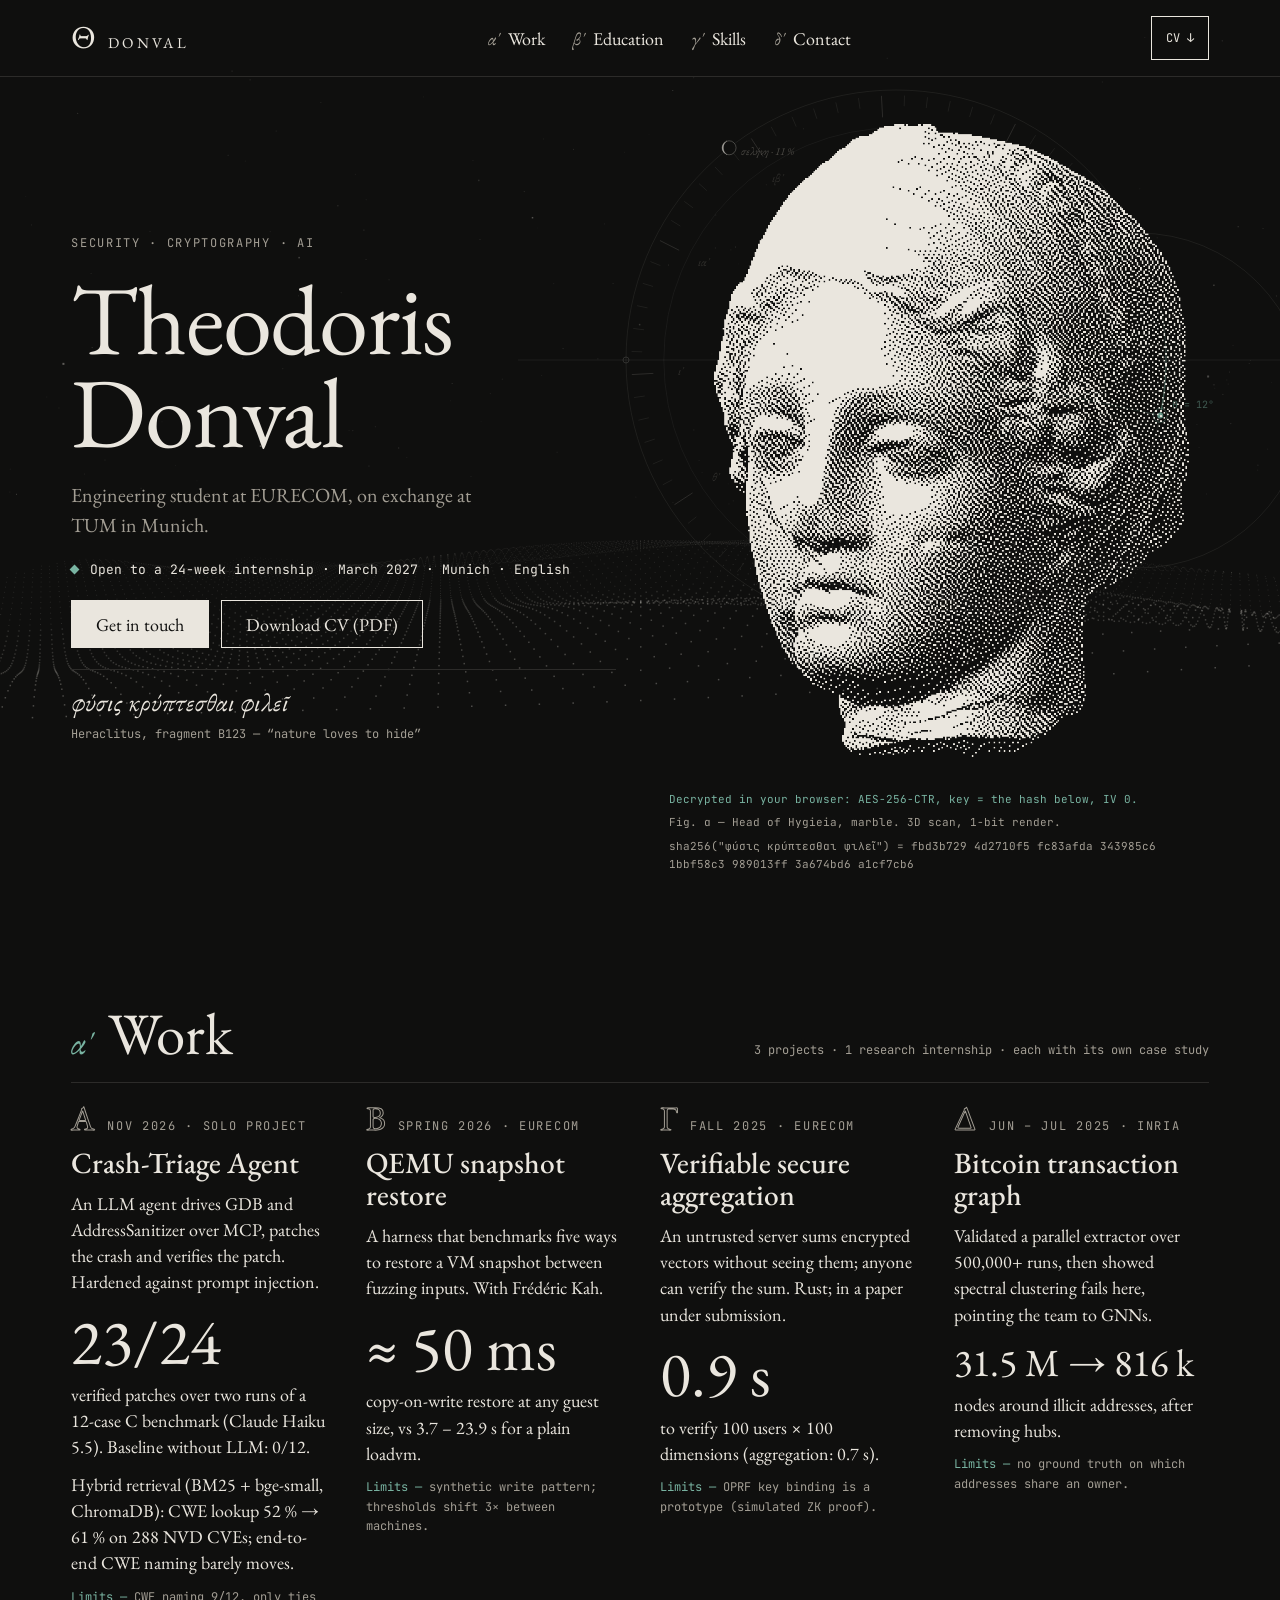
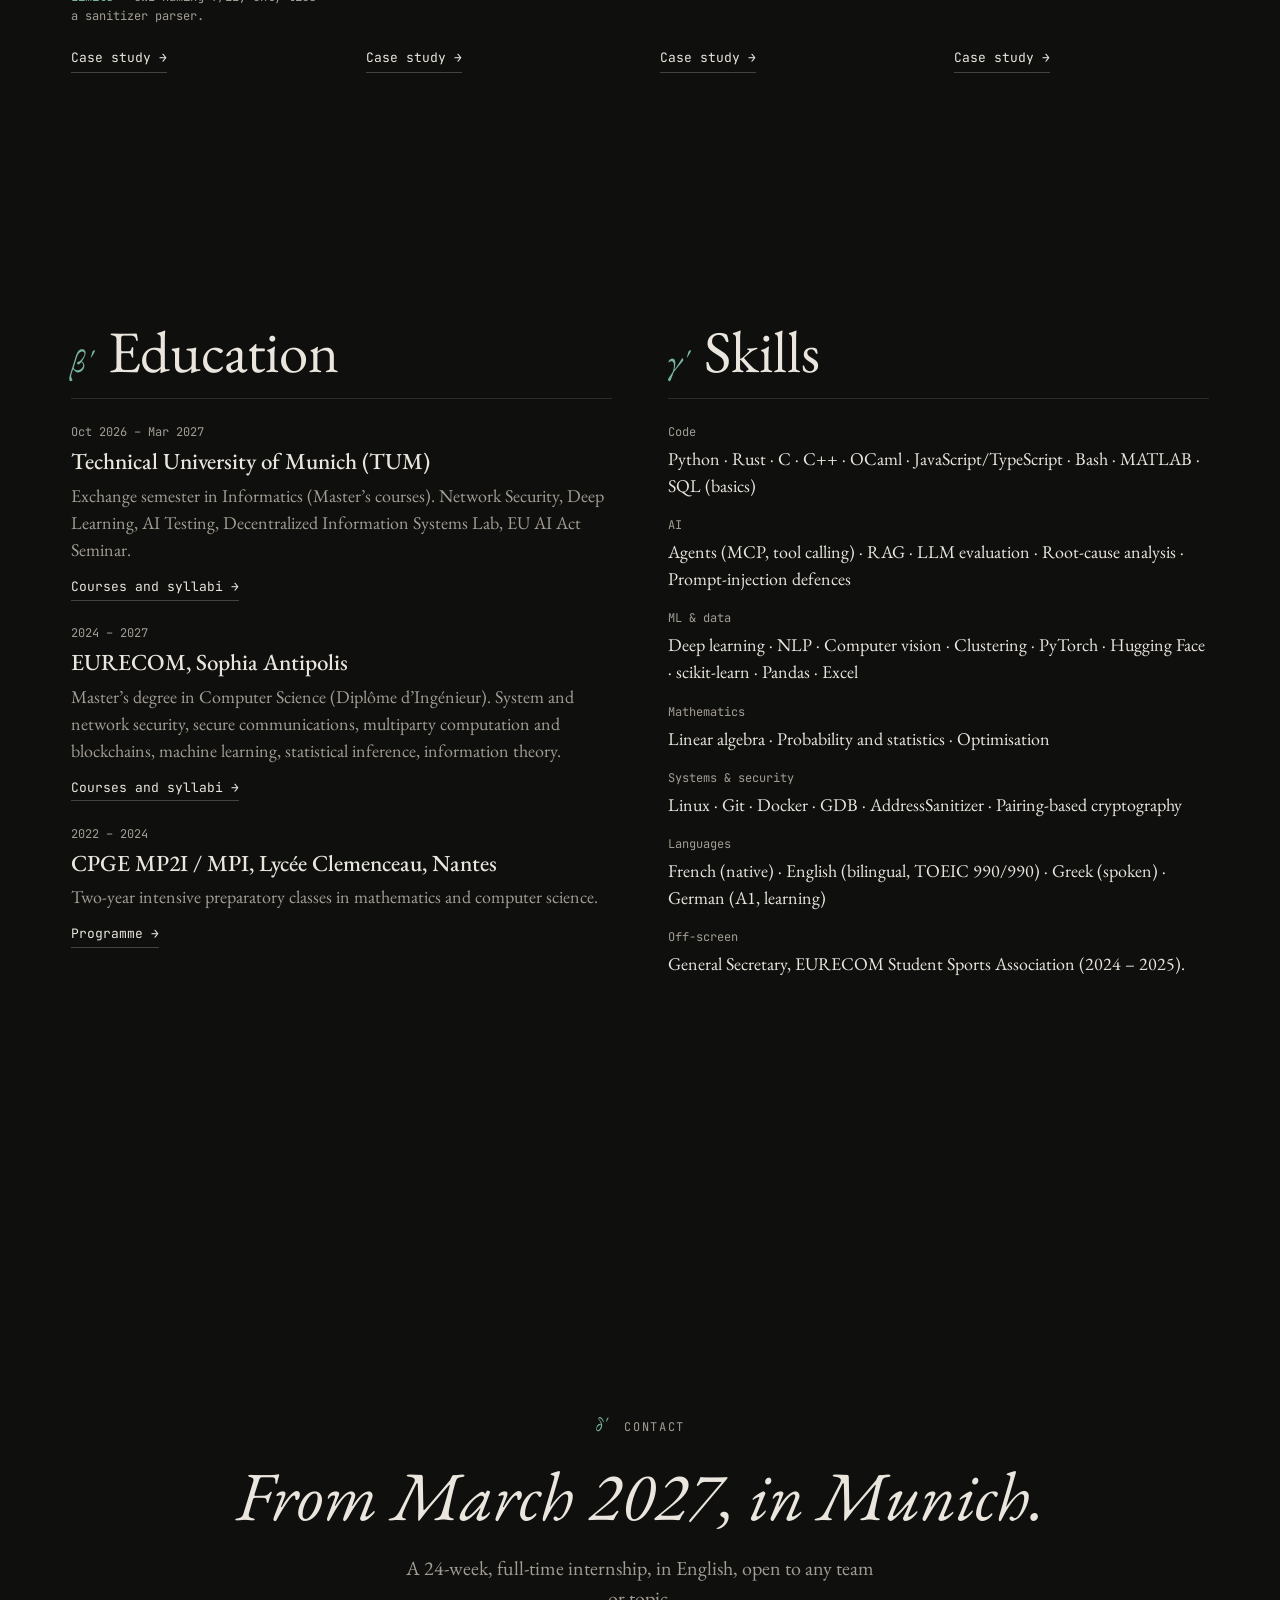
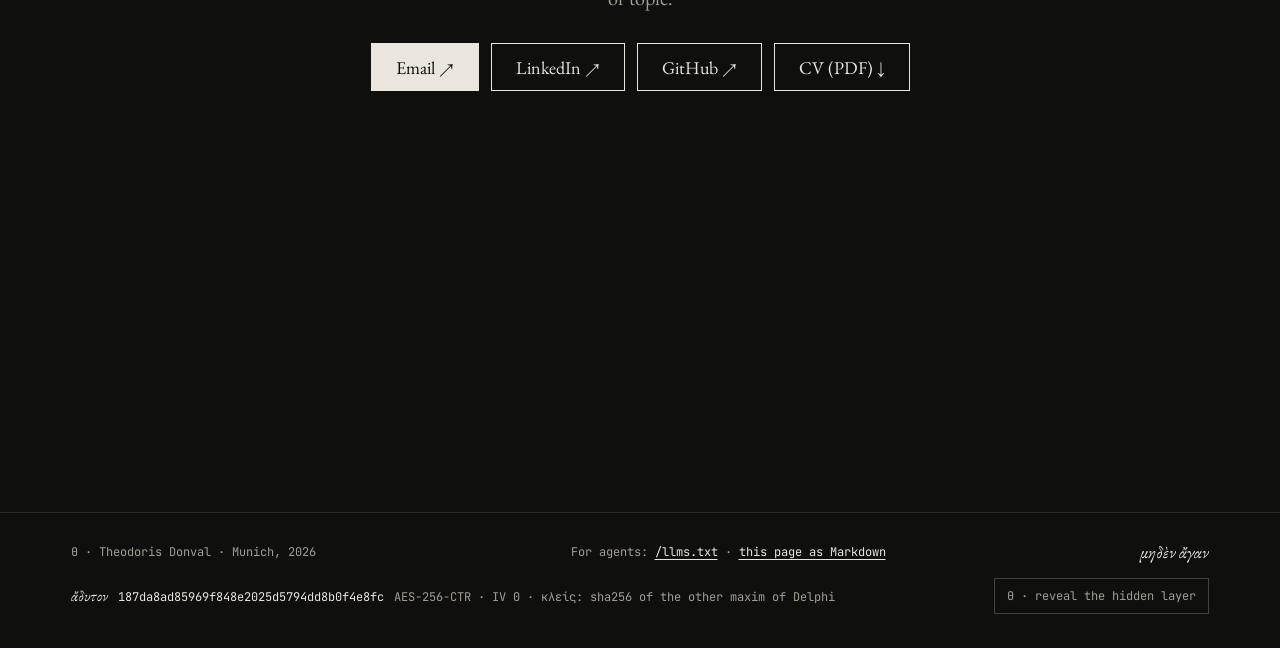
==== commit 7f8feb43: "CV: spell out LLM, add NLP" ====
--- a/index.html
+++ b/index.html
@@ -145,7 +145,7 @@
 <dl class="skills">
 <div><dt>Code</dt><dd>Python · Rust · C · C++ · OCaml · JavaScript/TypeScript · Bash · MATLAB · SQL (basics)</dd></div>
 <div><dt>AI</dt><dd>Agents (MCP, tool calling) · RAG · LLM evaluation · Root-cause analysis · Prompt-injection defences</dd></div>
-<div><dt>ML &amp; data</dt><dd>Deep learning · Computer vision · Clustering · PyTorch · Hugging Face · scikit-learn · Pandas · Excel</dd></div>
+<div><dt>ML &amp; data</dt><dd>Deep learning · NLP · Computer vision · Clustering · PyTorch · Hugging Face · scikit-learn · Pandas · Excel</dd></div>
 <div><dt>Mathematics</dt><dd>Linear algebra · Probability and statistics · Optimisation</dd></div>
 <div><dt>Systems &amp; security</dt><dd>Linux · Git · Docker · GDB · AddressSanitizer · Pairing-based cryptography</dd></div>
 <div><dt>Languages</dt><dd>French (native) · English (bilingual, TOEIC 990/990) · Greek (spoken) · German (A1, learning)</dd></div>
